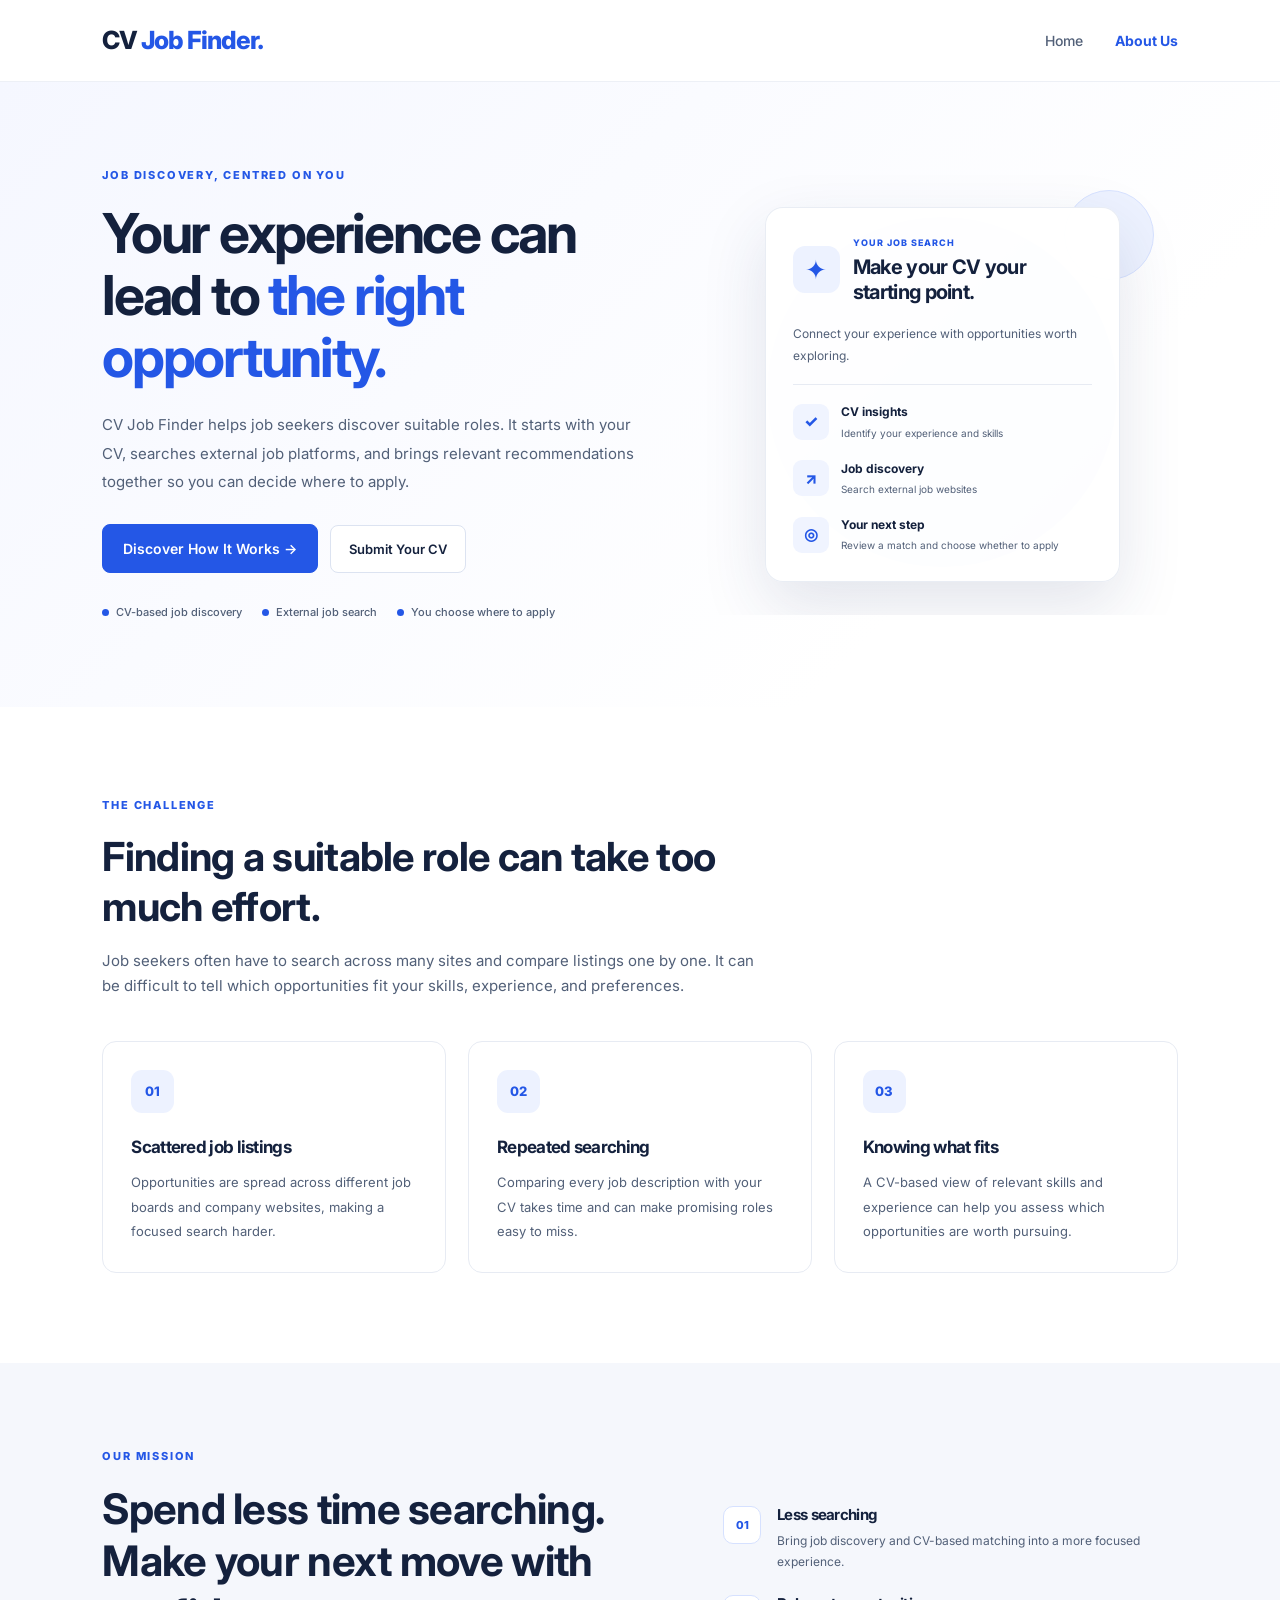
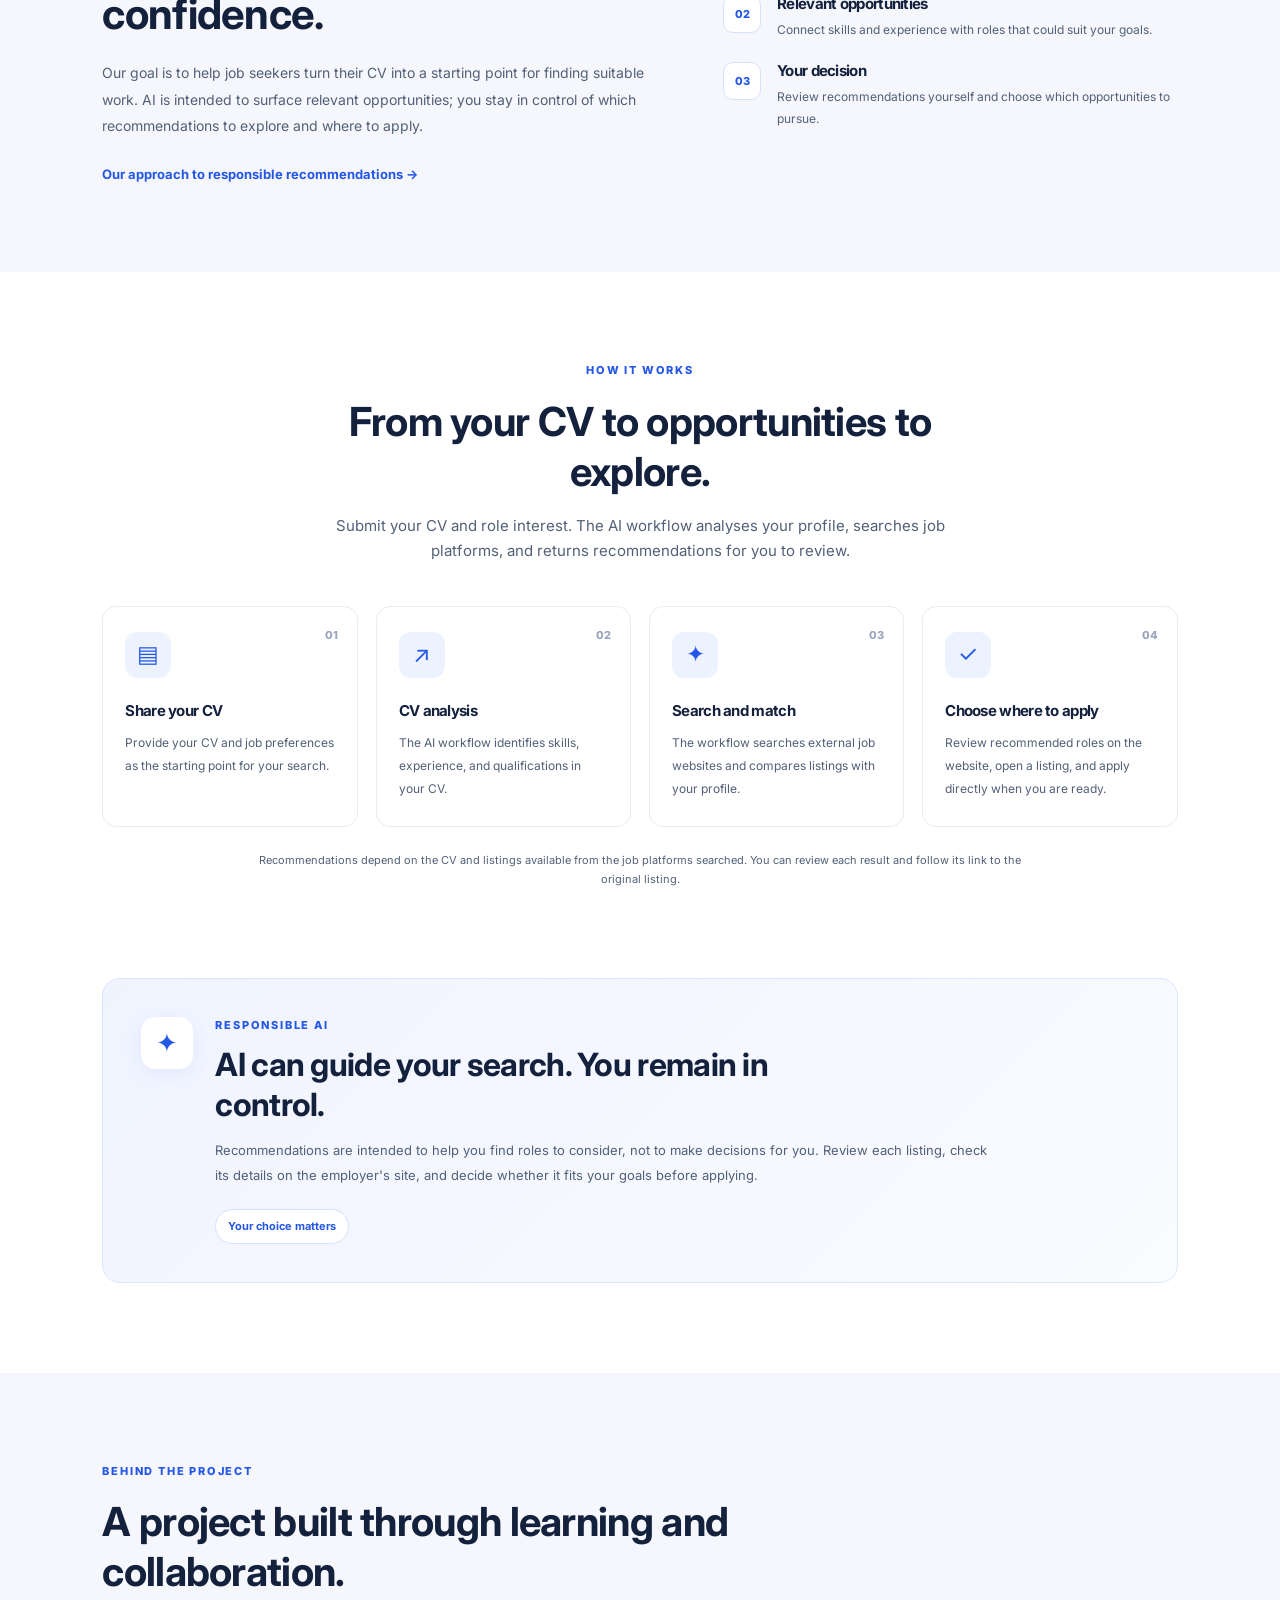
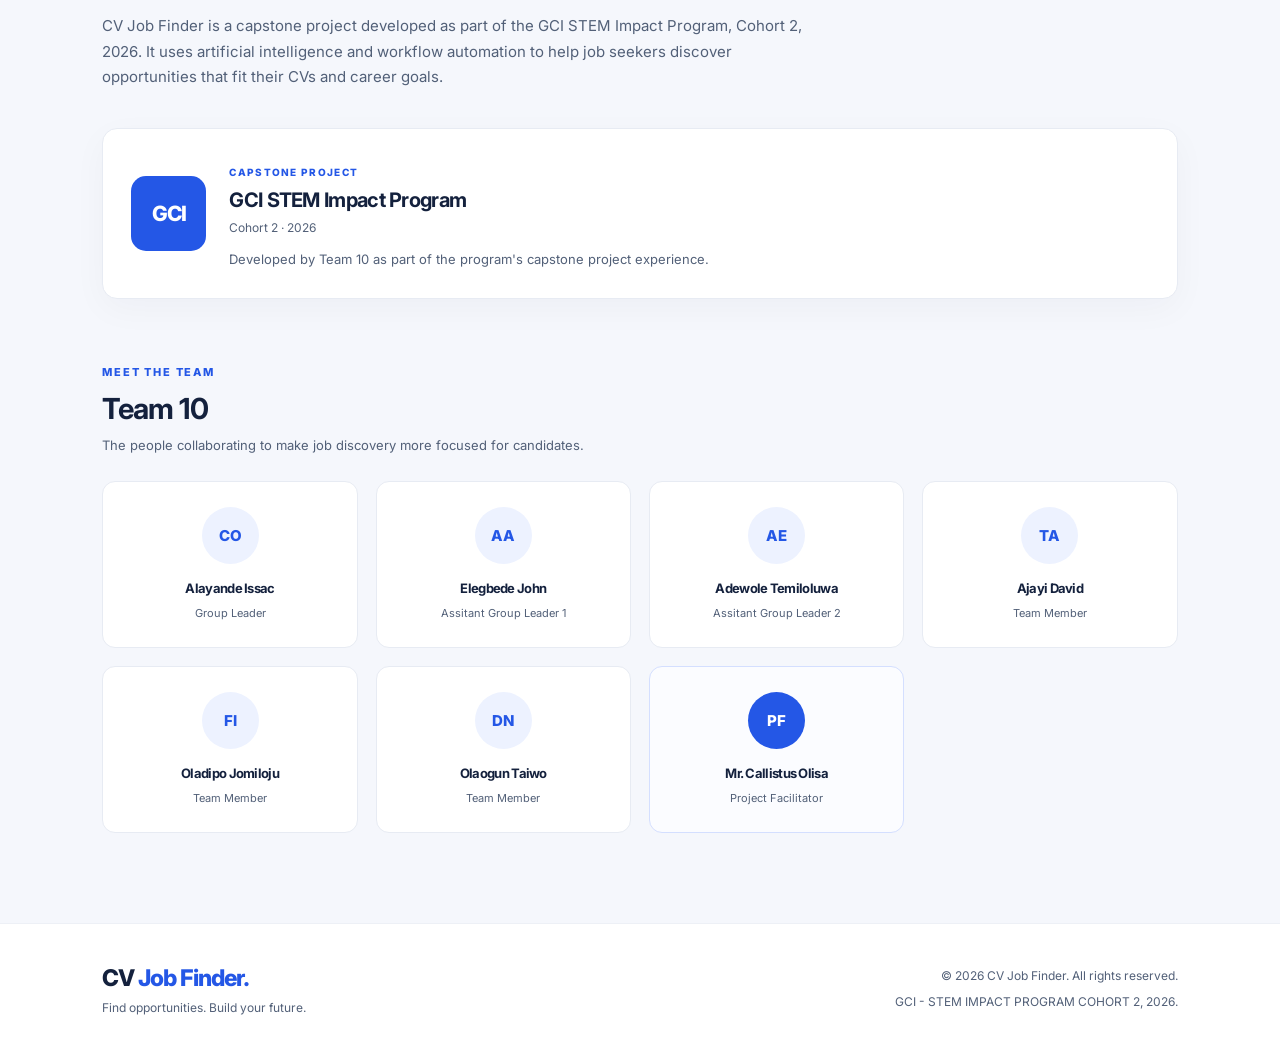
==== about.html @ e555c934 "Initial commit: AI CV Finder" ====
<!DOCTYPE html>
<html lang="en">
<head>
    <meta charset="UTF-8">
    <meta name="viewport" content="width=device-width, initial-scale=1.0">

    <meta name="description" content="Learn how CV Job Finder uses your CV to discover suitable job opportunities.">

    <meta name="theme-color" content="#2457e6">

    <title>About | CV Job Finder</title>

    <link rel="stylesheet" href="about.css">
</head>
<body>

    <!-- HEADER -->
    <header class="header" id="pageHeader">
        <a href="index.html" class="logo">
            CV <span>Job Finder.</span>
        </a>

        <nav class="navigation" id="navigation" aria-label="Main navigation">
            <a href="index.html">Home</a>
            <a href="about.html" class="active" aria-current="page">About Us</a>
        </nav>

        <!-- <a href="index.html#jobs" class="nav-button">Find a Job</a> -->

        <button
            type="button"
            class="menu-toggle"
            id="menuToggle"
            aria-label="Open navigation menu"
            aria-controls="navigation"
            aria-expanded="false">
            ☰
        </button>
    </header>

    <main>

        <!-- ABOUT HERO -->
        <section class="about-hero">
            <div class="hero-content">
                <p class="eyebrow">JOB DISCOVERY, CENTRED ON YOU</p>

                <h1>
                    Your experience can lead to
                    <span>the right opportunity.</span>
                </h1>

                <p class="hero-description">
                    CV Job Finder helps job seekers discover suitable roles.
                    It starts with your CV, searches external job platforms,
                    and brings relevant recommendations together so you can
                    decide where to apply.
                </p>

                <div class="hero-actions">
                    <a href="#how-it-works" class="primary-button">
                        Discover How It Works →
                    </a>

                    <a href="apply.html" class="secondary-button">
                        Submit Your CV
                    </a>
                </div>

                <div class="hero-points">
                    <span><i></i> CV-based job discovery</span>
                    <span><i></i> External job search</span>
                    <span><i></i> You choose where to apply</span>
                </div>
            </div>

            <!-- DECORATIVE JOB-SEEKER CARD -->
            <div class="hero-visual" aria-hidden="true">
                <div class="visual-orb orb-one"></div>
                <div class="visual-orb orb-two"></div>

                <div class="visual-card">
                    <div class="visual-card-top">
                        <div class="visual-icon">✦</div>

                        <div>
                            <span class="visual-label">YOUR JOB SEARCH</span>
                            <h2>Make your CV your starting point.</h2>
                        </div>
                    </div>

                    <p class="visual-description">
                        Connect your experience with opportunities worth exploring.
                    </p>

                    <div class="insight-row">
                        <span class="insight-icon">✓</span>
                        <div>
                            <strong>CV insights</strong>
                            <small>Identify your experience and skills</small>
                        </div>
                    </div>

                    <div class="insight-row">
                        <span class="insight-icon">↗</span>
                        <div>
                            <strong>Job discovery</strong>
                            <small>Search external job websites</small>
                        </div>
                    </div>

                    <div class="insight-row">
                        <span class="insight-icon">◎</span>
                        <div>
                            <strong>Your next step</strong>
                            <small>Review a match and choose whether to apply</small>
                        </div>
                    </div>
                </div>
            </div>
        </section>

        <!-- THE CHALLENGE -->
        <section class="challenge-section section-padding">
            <div class="section-intro">
                <p class="eyebrow">THE CHALLENGE</p>

                <h2>Finding a suitable role can take too much effort.</h2>

                <p>
                    Job seekers often have to search across many sites and
                    compare listings one by one. It can be difficult to tell
                    which opportunities fit your skills, experience, and
                    preferences.
                </p>
            </div>

            <div class="challenge-grid">
                <article class="challenge-card">
                    <div class="feature-icon">01</div>

                    <h3>Scattered job listings</h3>

                    <p>
                        Opportunities are spread across different job boards
                        and company websites, making a focused search harder.
                    </p>
                </article>

                <article class="challenge-card">
                    <div class="feature-icon">02</div>

                    <h3>Repeated searching</h3>

                    <p>
                        Comparing every job description with your CV takes
                        time and can make promising roles easy to miss.
                    </p>
                </article>

                <article class="challenge-card">
                    <div class="feature-icon">03</div>

                    <h3>Knowing what fits</h3>

                    <p>
                        A CV-based view of relevant skills and experience can
                        help you assess which opportunities are worth pursuing.
                    </p>
                </article>
            </div>
        </section>

        <!-- MISSION -->
        <section class="mission-section">
            <div class="mission-content">
                <p class="eyebrow">OUR MISSION</p>

                <h2>
                    Spend less time searching.
                    Make your next move with confidence.
                </h2>

                <p>
                    Our goal is to help job seekers turn their CV into a
                    starting point for finding suitable work. AI is intended
                    to surface relevant opportunities; you stay in control
                    of which recommendations to explore and where to apply.
                </p>

                <a href="#responsible-ai" class="mission-link">
                    Our approach to responsible recommendations →
                </a>
            </div>

            <div class="mission-points">
                <div class="mission-point">
                    <span class="point-number">01</span>
                    <div>
                        <h3>Less searching</h3>
                        <p>
                            Bring job discovery and CV-based matching into a
                            more focused experience.
                        </p>
                    </div>
                </div>

                <div class="mission-point">
                    <span class="point-number">02</span>
                    <div>
                        <h3>Relevant opportunities</h3>
                        <p>
                            Connect skills and experience with roles that
                            could suit your goals.
                        </p>
                    </div>
                </div>

                <div class="mission-point">
                    <span class="point-number">03</span>
                    <div>
                        <h3>Your decision</h3>
                        <p>
                            Review recommendations yourself and choose which
                            opportunities to pursue.
                        </p>
                    </div>
                </div>
            </div>
        </section>

        <!-- HOW IT WORKS -->
        <section class="workflow-section section-padding" id="how-it-works">
            <div class="section-intro centered-intro">
                <p class="eyebrow">HOW IT WORKS</p>

                <h2>From your CV to opportunities to explore.</h2>

                <p>
                    Submit your CV and role interest. The AI workflow analyses
                    your profile, searches job platforms, and returns
                    recommendations for you to review.
                </p>
            </div>

            <div class="workflow-grid">
                <article class="workflow-card">
                    <span class="step-number">01</span>

                    <div class="workflow-icon">▤</div>

                    <h3>Share your CV</h3>

                    <p>
                        Provide your CV and job preferences as the starting
                        point for your search.
                    </p>
                </article>

                <article class="workflow-card">
                    <span class="step-number">02</span>

                    <div class="workflow-icon">↗</div>

                    <h3>CV analysis</h3>

                    <p>
                        The AI workflow identifies skills, experience, and
                        qualifications in your CV.
                    </p>
                </article>

                <article class="workflow-card">
                    <span class="step-number">03</span>

                    <div class="workflow-icon">✦</div>

                    <h3>Search and match</h3>

                    <p>
                        The workflow searches external job websites and
                        compares listings with your profile.
                    </p>
                </article>

                <article class="workflow-card">
                    <span class="step-number">04</span>

                    <div class="workflow-icon">✓</div>

                    <h3>Choose where to apply</h3>

                    <p>
                        Review recommended roles on the website, open a
                        listing, and apply directly when you are ready.
                    </p>
                </article>
            </div>

            <p class="workflow-note">
                Recommendations depend on the CV and listings available from
                the job platforms searched. You can review each result and
                follow its link to the original listing.
            </p>
        </section>

        <!-- RESPONSIBLE AI -->
        <section class="responsible-section" id="responsible-ai">
            <div class="responsible-icon" aria-hidden="true">✦</div>

            <div class="responsible-content">
                <p class="eyebrow">RESPONSIBLE AI</p>

                <h2>AI can guide your search. You remain in control.</h2>

                <p>
                    Recommendations are intended to help you find roles to
                    consider, not to make decisions for you. Review each
                    listing, check its details on the employer's site, and
                    decide whether it fits your goals before applying.
                </p>
            </div>

            <div class="responsible-tag">
                Your choice matters
            </div>
        </section>

        <!-- PROJECT AND TEAM ACKNOWLEDGEMENT -->
        <section class="project-section section-padding" id="project-team">
            <div class="project-intro">
                <p class="eyebrow">BEHIND THE PROJECT</p>

                <h2>A project built through learning and collaboration.</h2>

                <p>
                    CV Job Finder is a capstone project developed as part of
                    the GCI STEM Impact Program, Cohort 2, 2026. It uses
                    artificial intelligence and workflow automation to help
                    job seekers discover opportunities that fit their CVs
                    and career goals.
                </p>
            </div>

            <div class="program-card">
                <div class="program-mark">GCI</div>

                <div>
                    <span class="program-label">CAPSTONE PROJECT</span>

                    <h3>GCI STEM Impact Program</h3>

                    <p>
                        Cohort 2 · 2026
                    </p>

                    <p class="program-description">
                        Developed by Team 10 as part of the program's
                        capstone project experience.
                    </p>
                </div>
            </div>

            <div class="team-heading">
                <div>
                    <p class="eyebrow">MEET THE TEAM</p>

                    <h3>Team 10</h3>

                    <p>
                        The people collaborating to make job discovery more
                        focused for candidates.
                    </p>
                </div>
            </div>

            <!-- Replace the sample names before publishing -->
            <div class="team-grid">
                <article class="team-card">
                    <div class="team-avatar" aria-hidden="true">CO</div>
                    <h4>Alayande Issac</h4>
                    <p>Group Leader</p>
                </article>

                <article class="team-card">
                    <div class="team-avatar" aria-hidden="true">AA</div>
                    <h4>Elegbede John</h4>
                    <p>Assitant Group Leader 1</p>
                </article>

                <article class="team-card">
                    <div class="team-avatar" aria-hidden="true">AE</div>
                    <h4>Adewole Temiloluwa</h4>
                    <p>Assitant Group Leader 2</p>
                </article>

                <article class="team-card">
                    <div class="team-avatar" aria-hidden="true">TA</div>
                    <h4>Ajayi David</h4>
                    <p>Team Member</p>
                </article>

                <article class="team-card">
                    <div class="team-avatar" aria-hidden="true">FI</div>
                    <h4>Oladipo Jomiloju</h4>
                    <p>Team Member</p>
                </article>

                <article class="team-card">
                    <div class="team-avatar" aria-hidden="true">DN</div>
                    <h4>Olaogun Taiwo</h4>
                    <p>Team Member</p>
                </article>

                <article class="team-card facilitator-card">
                    <div class="team-avatar" aria-hidden="true">PF</div>
                    <h4>Mr. Callistus Olisa</h4>
                    <p>Project Facilitator</p>
                </article>
            </div>
        </section>

    </main>

    <!-- FOOTER -->
    <footer class="footer">
        <div class="footer-brand">
            <a href="index.html" class="logo">
                CV <span>Job Finder.</span>
            </a>

            <p>Find opportunities. Build your future.</p>
        </div>

        <div class="footer-bottom">
            <p>
                © <span id="copyrightYear">2026</span>
                CV Job Finder. All rights reserved.
            </p>

            <p class="program-credit">
                GCI - STEM IMPACT PROGRAM COHORT 2, 2026.
            </p>
        </div>
    </footer>

    <!-- PAGE INTERACTIONS -->
    <script src="script.js"></script>

</body>
</html>
---- about.css ----
@import url('https://fonts.googleapis.com/css2?family=Inter:wght@400;500;600;700;800&display=swap');

:root {
    --primary: #2457e6;
    --primary-dark: #1945c4;
    --dark: #14213d;
    --text: #526078;
    --light: #f5f7fc;
    --white: #ffffff;
    --border: #e7ebf3;
    --soft-blue: #edf2ff;
    --shadow: 0 18px 50px rgba(20, 33, 61, 0.08);
}

* {
    margin: 0;
    padding: 0;
    box-sizing: border-box;
}

html {
    scroll-behavior: smooth;
    scroll-padding-top: 100px;
    max-width: 100%;
}

body {
    font-family: 'Inter', sans-serif;
    color: var(--dark);
    background: var(--white);
    line-height: 1.7;
    max-width: 100%;
    overflow-x: clip;
}

a {
    text-decoration: none;
    color: inherit;
}

button,
a {
    -webkit-tap-highlight-color: transparent;
}

button {
    font: inherit;
}

section {
    scroll-margin-top: 95px;
}

h1,
h2,
h3,
h4 {
    line-height: 1.25;
    letter-spacing: -0.7px;
}

p {
    overflow-wrap: anywhere;
}

:focus-visible {
    outline: 3px solid #8aa8ff;
    outline-offset: 4px;
}

/* ==========================================
   HEADER AND NAVIGATION
========================================== */

.header {
    min-height: 82px;
    padding: 18px 8%;
    display: flex;
    align-items: center;
    justify-content: space-between;
    gap: 25px;
    background: var(--white);
    border-bottom: 1px solid #edf0f6;
    position: sticky;
    top: 0;
    z-index: 100;
}

.logo {
    font-size: 25px;
    font-weight: 800;
    letter-spacing: -1px;
    white-space: nowrap;
}

.logo span {
    color: var(--primary);
}

.navigation {
    display: flex;
    align-items: center;
    gap: 32px;
}

.navigation a {
    color: var(--text);
    font-size: 14px;
    font-weight: 500;
    transition: color 0.2s ease;
}

.navigation a:hover,
.navigation a.active {
    color: var(--primary);
}

.navigation a.active {
    font-weight: 700;
}

.nav-button,
.primary-button {
    display: inline-flex;
    align-items: center;
    justify-content: center;
    gap: 8px;
    background: var(--primary);
    color: var(--white);
    padding: 12px 20px;
    border: 1px solid var(--primary);
    border-radius: 8px;
    font-size: 14px;
    font-weight: 600;
    text-align: center;
    transition: background 0.2s ease, transform 0.2s ease;
}

.nav-button:hover,
.primary-button:hover {
    background: var(--primary-dark);
    transform: translateY(-1px);
}

.menu-toggle {
    display: none;
    width: 40px;
    height: 40px;
    border: 0;
    border-radius: 8px;
    background: var(--light);
    color: var(--dark);
    font-size: 23px;
    line-height: 1;
    cursor: pointer;
}

/* ==========================================
   SHARED STYLES
========================================== */

.eyebrow {
    color: var(--primary);
    font-size: 11px;
    font-weight: 800;
    letter-spacing: 1.8px;
    line-height: 1.6;
    margin-bottom: 17px;
}

.section-padding {
    padding: 90px 8%;
}

.section-intro {
    max-width: 660px;
    margin-bottom: 42px;
}

.section-intro h2,
.project-intro h2 {
    font-size: clamp(29px, 3.2vw, 40px);
    margin-bottom: 16px;
}

.section-intro > p:last-child,
.project-intro > p:last-child {
    color: var(--text);
    font-size: 15px;
}

.centered-intro {
    margin-left: auto;
    margin-right: auto;
    text-align: center;
}

/* ==========================================
   ABOUT HERO
========================================== */

.about-hero {
    padding: 85px 8%;
    display: grid;
    grid-template-columns: minmax(0, 1.08fr) minmax(0, 0.92fr);
    align-items: center;
    gap: 55px;
    background: linear-gradient(135deg, #f5f7ff 0%, #ffffff 75%);
    overflow: hidden;
}

.hero-content,
.hero-visual {
    min-width: 0;
}

.hero-content h1 {
    max-width: 650px;
    font-size: clamp(39px, 4.3vw, 57px);
    line-height: 1.13;
    letter-spacing: -2.3px;
}

.hero-content h1 span {
    color: var(--primary);
}

.hero-description {
    max-width: 570px;
    color: var(--text);
    font-size: 15px;
    line-height: 1.9;
    margin: 23px 0 27px;
}

.hero-actions {
    display: flex;
    align-items: center;
    flex-wrap: wrap;
    gap: 12px;
}

.secondary-button {
    display: inline-flex;
    align-items: center;
    justify-content: center;
    padding: 12px 18px;
    border: 1px solid #dce3f1;
    border-radius: 8px;
    color: var(--dark);
    background: var(--white);
    font-size: 13px;
    font-weight: 600;
    text-align: center;
    transition: border-color 0.2s ease, color 0.2s ease;
}

.secondary-button:hover {
    border-color: var(--primary);
    color: var(--primary);
}

.hero-points {
    display: flex;
    flex-wrap: wrap;
    gap: 12px 20px;
    margin-top: 30px;
}

.hero-points span {
    display: flex;
    align-items: center;
    gap: 7px;
    color: var(--text);
    font-size: 11px;
    font-weight: 500;
}

.hero-points i {
    width: 7px;
    height: 7px;
    flex-shrink: 0;
    border-radius: 50%;
    background: var(--primary);
}

/* ==========================================
   HERO VISUAL
========================================== */

.hero-visual {
    min-height: 440px;
    position: relative;
    display: flex;
    align-items: center;
    justify-content: center;
    isolation: isolate;
}

.visual-orb {
    position: absolute;
    border-radius: 50%;
    z-index: -1;
}

.orb-one {
    width: 350px;
    height: 350px;
    background: linear-gradient(135deg, #dce6ff, #a9c0ff);
    top: 42px;
    left: 50%;
    transform: translateX(-50%);
}

.orb-two {
    width: 90px;
    height: 90px;
    background: #edf2ff;
    border: 1px solid #d7e2ff;
    right: 5%;
    top: 15px;
}

.visual-card {
    width: min(355px, 88%);
    padding: 27px;
    border: 1px solid rgba(231, 235, 243, 0.9);
    border-radius: 18px;
    background: rgba(255, 255, 255, 0.97);
    box-shadow: 0 25px 65px rgba(36, 57, 112, 0.13);
    position: relative;
    z-index: 1;
}

.visual-card-top {
    display: flex;
    align-items: center;
    gap: 13px;
    margin-bottom: 18px;
}

.visual-icon {
    width: 47px;
    height: 47px;
    display: grid;
    place-items: center;
    flex-shrink: 0;
    border-radius: 12px;
    background: var(--soft-blue);
    color: var(--primary);
    font-size: 26px;
}

.visual-label {
    display: block;
    color: var(--primary);
    font-size: 9px;
    font-weight: 800;
    letter-spacing: 1px;
    margin-bottom: 5px;
}

.visual-card h2 {
    font-size: 20px;
}

.visual-description {
    color: var(--text);
    font-size: 12px;
    line-height: 1.8;
    padding-bottom: 18px;
    border-bottom: 1px solid var(--border);
}

.insight-row {
    display: flex;
    align-items: center;
    gap: 12px;
    margin-top: 17px;
}

.insight-icon {
    width: 36px;
    height: 36px;
    display: grid;
    place-items: center;
    flex-shrink: 0;
    border-radius: 9px;
    color: var(--primary);
    background: #f0f4ff;
    font-weight: 800;
}

.insight-row strong,
.insight-row small {
    display: block;
}

.insight-row strong {
    font-size: 12px;
}

.insight-row small {
    color: var(--text);
    font-size: 10px;
    margin-top: 2px;
}

.human-review {
    display: flex;
    align-items: center;
    gap: 8px;
    margin-top: 22px;
    padding: 10px 12px;
    border-radius: 8px;
    background: #f0f9f4;
    color: #286847;
    font-size: 10px;
    font-weight: 600;
}

.human-review span {
    font-size: 9px;
}

.floating-note {
    position: absolute;
    z-index: 2;
    bottom: 28px;
    right: -4px;
    display: flex;
    align-items: center;
    gap: 10px;
    padding: 13px 16px;
    border: 1px solid var(--border);
    border-radius: 12px;
    background: var(--white);
    box-shadow: var(--shadow);
}

.floating-check {
    width: 32px;
    height: 32px;
    display: grid;
    place-items: center;
    border-radius: 50%;
    background: #e1f8eb;
    color: #138749;
    font-weight: 800;
}

.floating-note strong,
.floating-note small {
    display: block;
}

.floating-note strong {
    font-size: 11px;
}

.floating-note small {
    font-size: 10px;
    color: var(--text);
}

/* ==========================================
   THE CHALLENGE
========================================== */

.challenge-section {
    background: var(--white);
}

.challenge-grid {
    display: grid;
    grid-template-columns: repeat(3, minmax(0, 1fr));
    gap: 22px;
}

.challenge-card {
    min-width: 0;
    padding: 28px;
    border: 1px solid var(--border);
    border-radius: 14px;
    background: var(--white);
    transition: transform 0.25s ease, box-shadow 0.25s ease;
}

.challenge-card:hover {
    transform: translateY(-4px);
    box-shadow: var(--shadow);
}

.feature-icon {
    width: 43px;
    height: 43px;
    display: grid;
    place-items: center;
    border-radius: 11px;
    background: var(--soft-blue);
    color: var(--primary);
    font-size: 13px;
    font-weight: 800;
    margin-bottom: 24px;
}

.challenge-card h3 {
    font-size: 17px;
    margin-bottom: 12px;
}

.challenge-card p {
    color: var(--text);
    font-size: 13px;
    line-height: 1.9;
}

/* ==========================================
   MISSION
========================================== */

.mission-section {
    padding: 85px 8%;
    display: grid;
    grid-template-columns: minmax(0, 1.1fr) minmax(0, 0.9fr);
    align-items: center;
    gap: 65px;
    background: #f5f7fc;
}

.mission-content h2 {
    max-width: 650px;
    font-size: clamp(30px, 3.4vw, 42px);
    margin-bottom: 20px;
}

.mission-content > p:not(.eyebrow) {
    max-width: 600px;
    color: var(--text);
    font-size: 14px;
    line-height: 1.9;
}

.mission-link {
    display: inline-block;
    margin-top: 23px;
    color: var(--primary);
    font-size: 13px;
    font-weight: 700;
}

.mission-link:hover {
    color: var(--primary-dark);
}

.mission-points {
    display: flex;
    flex-direction: column;
    gap: 22px;
}

.mission-point {
    display: flex;
    align-items: flex-start;
    gap: 16px;
}

.point-number {
    width: 38px;
    height: 38px;
    display: grid;
    place-items: center;
    flex-shrink: 0;
    border: 1px solid #d6e1ff;
    border-radius: 10px;
    background: var(--white);
    color: var(--primary);
    font-size: 11px;
    font-weight: 800;
}

.mission-point h3 {
    font-size: 15px;
    margin-bottom: 5px;
}

.mission-point p {
    color: var(--text);
    font-size: 12px;
    line-height: 1.8;
}

/* ==========================================
   WORKFLOW
========================================== */

.workflow-section {
    background: var(--white);
}

.workflow-grid {
    display: grid;
    grid-template-columns: repeat(4, minmax(0, 1fr));
    gap: 18px;
}

.workflow-card {
    position: relative;
    min-width: 0;
    padding: 25px 22px;
    border: 1px solid var(--border);
    border-radius: 14px;
    background: var(--white);
    transition: border-color 0.2s ease, transform 0.2s ease;
}

.workflow-card:hover {
    border-color: #c5d3ff;
    transform: translateY(-3px);
}

.step-number {
    position: absolute;
    top: 19px;
    right: 19px;
    color: #9aa6bd;
    font-size: 11px;
    font-weight: 800;
}

.workflow-icon {
    width: 46px;
    height: 46px;
    display: grid;
    place-items: center;
    border-radius: 12px;
    background: var(--soft-blue);
    color: var(--primary);
    font-size: 23px;
    margin-bottom: 24px;
}

.workflow-card h3 {
    font-size: 15px;
    margin-bottom: 12px;
}

.workflow-card p {
    color: var(--text);
    font-size: 12px;
    line-height: 1.9;
}

.workflow-note {
    max-width: 800px;
    margin: 24px auto 0;
    color: var(--text);
    font-size: 11px;
    text-align: center;
}

/* ==========================================
   RESPONSIBLE AI
========================================== */

.responsible-section {
    margin: 0 8% 90px;
    padding: 38px;
    display: grid;
    grid-template-columns: auto minmax(0, 1fr);
    align-items: start;
    gap: 22px;
    border: 1px solid #dce5ff;
    border-radius: 18px;
    background: linear-gradient(135deg, #f0f4ff, #fafbff);
}

.responsible-icon {
    width: 52px;
    height: 52px;
    display: grid;
    place-items: center;
    border-radius: 14px;
    background: var(--white);
    color: var(--primary);
    box-shadow: 0 5px 20px rgba(36, 87, 230, 0.08);
    font-size: 26px;
}

.responsible-content {
    min-width: 0;
}

.responsible-content .eyebrow {
    margin-bottom: 10px;
}

.responsible-content h2 {
    max-width: 650px;
    font-size: clamp(23px, 2.7vw, 32px);
    margin-bottom: 13px;
}

.responsible-content > p:last-child {
    max-width: 780px;
    color: var(--text);
    font-size: 13px;
    line-height: 1.9;
}

.responsible-tag {
    grid-column: 2;
    justify-self: start;
    padding: 7px 12px;
    border: 1px solid #d5e2ff;
    border-radius: 20px;
    background: var(--white);
    color: var(--primary);
    font-size: 11px;
    font-weight: 700;
}

/* ==========================================
   PROJECT AND TEAM
========================================== */

.project-section {
    background: var(--light);
}

.project-intro {
    max-width: 720px;
    margin-bottom: 38px;
}

.program-card {
    display: flex;
    align-items: center;
    gap: 23px;
    padding: 28px;
    border: 1px solid var(--border);
    border-radius: 15px;
    background: var(--white);
    box-shadow: 0 10px 35px rgba(20, 33, 61, 0.035);
}

.program-mark {
    width: 75px;
    height: 75px;
    display: grid;
    place-items: center;
    flex-shrink: 0;
    border-radius: 15px;
    background: var(--primary);
    color: var(--white);
    font-size: 21px;
    font-weight: 800;
    letter-spacing: -1px;
}

.program-label {
    display: inline-block;
    color: var(--primary);
    font-size: 10px;
    font-weight: 800;
    letter-spacing: 1.3px;
    margin-bottom: 7px;
}

.program-card h3 {
    font-size: 20px;
    margin-bottom: 5px;
}

.program-card p {
    color: var(--text);
    font-size: 12px;
}

.program-card .program-description {
    margin-top: 10px;
    font-size: 13px;
}

.team-heading {
    margin: 65px 0 25px;
}

.team-heading .eyebrow {
    margin-bottom: 9px;
}

.team-heading h3 {
    font-size: 29px;
    margin-bottom: 7px;
}

.team-heading p:last-child {
    color: var(--text);
    font-size: 13px;
}

.team-grid {
    display: grid;
    grid-template-columns: repeat(4, minmax(0, 1fr));
    gap: 18px;
}

.team-card {
    min-width: 0;
    padding: 25px 16px;
    border: 1px solid var(--border);
    border-radius: 13px;
    background: var(--white);
    text-align: center;
    transition: transform 0.2s ease, box-shadow 0.2s ease;
}

.team-card:hover {
    transform: translateY(-3px);
    box-shadow: var(--shadow);
}

.team-avatar {
    width: 57px;
    height: 57px;
    display: grid;
    place-items: center;
    margin: 0 auto 16px;
    border-radius: 50%;
    background: var(--soft-blue);
    color: var(--primary);
    font-size: 15px;
    font-weight: 800;
}

.team-card h4 {
    font-size: 13px;
    margin-bottom: 7px;
    overflow-wrap: anywhere;
}

.team-card > p {
    color: var(--text);
    font-size: 11px;
}

.facilitator-card {
    border-color: #d4dfff;
    background: #fbfcff;
}

.facilitator-card .team-avatar {
    background: var(--primary);
    color: var(--white);
}

.team-disclaimer {
    margin-top: 18px;
    color: var(--text);
    font-size: 11px;
}

/* ==========================================
   CLOSING CALL TO ACTION
========================================== */

.closing-section {
    padding: 80px 8%;
    text-align: center;
    background: var(--white);
}

.closing-section h2 {
    font-size: clamp(28px, 3.5vw, 40px);
    margin-bottom: 13px;
}

.closing-section > p:not(.eyebrow) {
    max-width: 550px;
    margin: 0 auto 25px;
    color: var(--text);
    font-size: 14px;
}

.closing-section .primary-button {
    max-width: 100%;
}

/* ==========================================
   FOOTER
========================================== */

.footer {
    padding: 35px 8%;
    display: flex;
    justify-content: space-between;
    align-items: center;
    flex-wrap: wrap;
    gap: 20px;
    border-top: 1px solid #edf0f6;
    background: var(--white);
}

.footer-brand,
.footer-bottom {
    min-width: 0;
}

.footer-brand .logo {
    display: inline-block;
    font-size: 23px;
}

.footer-brand > p,
.footer-bottom p {
    color: var(--text);
    font-size: 12px;
    overflow-wrap: anywhere;
}

.footer-bottom {
    display: flex;
    flex-direction: column;
    align-items: flex-end;
    gap: 5px;
}

/* ==========================================
   TABLETS AND SMALL LAPTOPS
========================================== */

@media (max-width: 1100px) {
    .header {
        padding-left: 5%;
        padding-right: 5%;
        gap: 17px;
    }

    .logo {
        font-size: 22px;
    }

    .navigation {
        gap: 20px;
    }

    .about-hero {
        padding-left: 6%;
        padding-right: 6%;
        gap: 30px;
    }

    .hero-content h1 {
        font-size: clamp(36px, 4.4vw, 49px);
    }

    .section-padding,
    .mission-section {
        padding-left: 6%;
        padding-right: 6%;
    }

    .workflow-grid {
        grid-template-columns: repeat(2, minmax(0, 1fr));
    }

    .team-grid {
        grid-template-columns: repeat(3, minmax(0, 1fr));
    }

    .responsible-section {
        margin-left: 6%;
        margin-right: 6%;
    }

    .footer {
        padding-left: 6%;
        padding-right: 6%;
    }
}

/* ==========================================
   TABLETS AND MOBILE NAVIGATION
========================================== */

@media (max-width: 800px) {
    .header {
        min-height: 76px;
        gap: 12px;
    }

    .header .logo {
        font-size: clamp(18px, 3vw, 23px);
        letter-spacing: -0.8px;
    }

    .navigation {
        gap: 14px;
    }

    .navigation a {
        font-size: 12px;
    }

    .nav-button {
        padding: 10px 13px;
        font-size: 12px;
    }

    .about-hero {
        grid-template-columns: minmax(0, 1fr);
        padding-top: 65px;
        padding-bottom: 55px;
    }

    .hero-content {
        max-width: 700px;
    }

    .hero-content h1 {
        max-width: 650px;
        font-size: clamp(38px, 6vw, 54px);
    }

    .hero-visual {
        width: 100%;
        max-width: 520px;
        min-height: 430px;
        margin: 0 auto;
    }

    .mission-section {
        grid-template-columns: minmax(0, 1fr);
        gap: 40px;
    }

    .challenge-grid {
        grid-template-columns: repeat(2, minmax(0, 1fr));
    }

    .footer {
        align-items: flex-start;
    }

    .footer-bottom {
        align-items: flex-start;
    }
}

/* ==========================================
   MOBILE PHONES
========================================== */

@media (max-width: 600px) {
    html {
        scroll-padding-top: 80px;
    }

    section {
        scroll-margin-top: 80px;
    }

    .header {
        padding: 14px 5%;
        min-height: 72px;
        gap: 10px;
    }

    .header .logo {
        min-width: 0;
        max-width: calc(100% - 50px);
        white-space: normal;
        overflow-wrap: anywhere;
        font-size: clamp(17px, 4.4vw, 21px);
        line-height: 1.25;
    }

    .nav-button {
        display: none;
    }

    .menu-toggle {
        display: block;
        flex-shrink: 0;
    }

    .navigation {
        display: none;
        position: absolute;
        top: 100%;
        left: 0;
        right: 0;
        width: 100%;
        padding: 18px 6% 22px;
        flex-direction: column;
        align-items: stretch;
        gap: 7px;
        background: var(--white);
        border-bottom: 1px solid var(--border);
        box-shadow: 0 14px 25px rgba(20, 33, 61, 0.08);
    }

    .navigation.active {
        display: flex;
    }

    .navigation a {
        display: block;
        padding: 9px 0;
        font-size: 14px;
    }

    .about-hero {
        padding: 48px 6% 35px;
        gap: 20px;
    }

    .eyebrow {
        font-size: 10px;
        letter-spacing: 1.5px;
        margin-bottom: 13px;
    }

    .hero-content h1 {
        font-size: clamp(33px, 8.5vw, 45px);
        letter-spacing: -1.5px;
        line-height: 1.16;
    }

    .hero-description {
        font-size: 14px;
        line-height: 1.85;
        margin: 18px 0 23px;
    }

    .hero-actions {
        align-items: stretch;
        flex-direction: column;
    }

    .hero-actions a {
        width: 100%;
        padding: 12px 15px;
        white-space: normal;
    }

    .hero-points {
        gap: 10px 14px;
        margin-top: 22px;
    }

    .hero-points span {
        font-size: 10px;
    }

    .hero-visual {
        min-height: 385px;
        overflow: hidden;
    }

    .orb-one {
        width: min(310px, 82vw);
        height: min(310px, 82vw);
        top: 25px;
    }

    .orb-two {
        width: 55px;
        height: 55px;
        right: 2%;
        top: 10px;
    }

    .visual-card {
        width: min(340px, 88%);
        padding: 21px;
    }

    .visual-card h2 {
        font-size: 19px;
    }

    .visual-description {
        font-size: 11px;
    }

    .insight-row {
        gap: 9px;
        margin-top: 14px;
    }

    .insight-row strong {
        font-size: 11px;
    }

    .insight-row small {
        font-size: 9px;
    }

    .human-review {
        font-size: 9px;
    }

    .floating-note {
        right: 0;
        bottom: 4px;
        padding: 10px 12px;
    }

    .section-padding {
        padding: 58px 6%;
    }

    .section-intro {
        margin-bottom: 30px;
    }

    .section-intro h2,
    .project-intro h2 {
        font-size: clamp(27px, 7vw, 32px);
    }

    .section-intro > p:last-child,
    .project-intro > p:last-child {
        font-size: 13px;
    }

    .challenge-grid {
        grid-template-columns: minmax(0, 1fr);
        gap: 15px;
    }

    .challenge-card {
        padding: 23px;
    }

    .feature-icon {
        margin-bottom: 17px;
    }

    .mission-section {
        padding: 58px 6%;
        gap: 30px;
    }

    .mission-content h2 {
        font-size: clamp(28px, 7vw, 34px);
    }

    .mission-content > p:not(.eyebrow) {
        font-size: 13px;
    }

    .mission-points {
        gap: 20px;
    }

    .workflow-grid {
        grid-template-columns: minmax(0, 1fr);
        gap: 14px;
    }

    .workflow-card {
        padding: 24px;
    }

    .workflow-card p {
        font-size: 13px;
    }

    .responsible-section {
        margin: 0 6% 58px;
        padding: 24px 20px;
        grid-template-columns: minmax(0, 1fr);
        gap: 15px;
    }

    .responsible-icon {
        width: 44px;
        height: 44px;
        font-size: 22px;
    }

    .responsible-content h2 {
        font-size: 26px;
    }

    .responsible-content > p:last-child {
        font-size: 12px;
    }

    .responsible-tag {
        grid-column: 1;
    }

    .program-card {
        padding: 22px;
        gap: 15px;
        align-items: flex-start;
    }

    .program-mark {
        width: 54px;
        height: 54px;
        font-size: 17px;
        border-radius: 11px;
    }

    .program-card h3 {
        font-size: 17px;
    }

    .program-card .program-description {
        font-size: 12px;
    }

    .team-heading {
        margin-top: 48px;
    }

    .team-heading h3 {
        font-size: 26px;
    }

    .team-grid {
        grid-template-columns: repeat(2, minmax(0, 1fr));
        gap: 12px;
    }

    .team-card {
        padding: 20px 10px;
    }

    .team-avatar {
        width: 49px;
        height: 49px;
        margin-bottom: 12px;
    }

    .team-card h4 {
        font-size: 12px;
    }

    .team-card > p {
        font-size: 10px;
    }

    .team-disclaimer {
        line-height: 1.7;
    }

    .closing-section {
        padding: 58px 6%;
    }

    .closing-section h2 {
        font-size: 29px;
    }

    .closing-section > p:not(.eyebrow) {
        font-size: 13px;
    }

    .closing-section .primary-button {
        width: 100%;
        white-space: normal;
    }

    .footer {
        padding: 28px 6%;
        flex-direction: column;
        align-items: flex-start;
        gap: 14px;
    }

    .footer-brand,
    .footer-bottom {
        width: 100%;
        min-width: 0;
    }

    .footer-brand .logo {
        font-size: clamp(19px, 5vw, 23px);
        white-space: normal;
        overflow-wrap: anywhere;
    }

    .footer-brand > p,
    .footer-bottom p {
        font-size: 11px;
        line-height: 1.7;
    }

    .footer-bottom {
        align-items: flex-start;
        gap: 5px;
    }
}

/* ==========================================
   EXTRA-SMALL PHONES
========================================== */

@media (max-width: 360px) {
    .header {
        padding-left: 4%;
        padding-right: 4%;
        gap: 6px;
    }

    .header .logo {
        font-size: 16px;
        letter-spacing: -0.6px;
    }

    .menu-toggle {
        width: 35px;
        height: 35px;
    }

    .about-hero {
        padding-left: 5%;
        padding-right: 5%;
    }

    .hero-content h1 {
        font-size: 31px;
    }

    .hero-visual {
        min-height: 370px;
    }

    .visual-card {
        width: 91%;
        padding: 17px;
    }

    .visual-card h2 {
        font-size: 17px;
    }

    .floating-note {
        max-width: 90%;
    }

    .section-padding,
    .mission-section,
    .closing-section {
        padding-left: 5%;
        padding-right: 5%;
    }

    .responsible-section {
        margin-left: 5%;
        margin-right: 5%;
        padding: 19px;
    }

    .team-grid {
        gap: 9px;
    }

    .team-card {
        padding: 17px 8px;
    }

    .footer {
        padding-left: 5%;
        padding-right: 5%;
    }
}

/* Respect reduced-motion preferences */
@media (prefers-reduced-motion: reduce) {
    *,
    *::before,
    *::after {
        scroll-behavior: auto !important;
        animation-duration: 0.01ms !important;
        animation-iteration-count: 1 !important;
        transition-duration: 0.01ms !important;
    }
}


/* ==========================================
   HERO OVERLAP FIX — DESKTOP AND MOBILE
   Add this at the VERY BOTTOM of about.css
========================================== */

/* Desktop and normal screen sizes */
.about-hero {
    grid-template-columns: minmax(0, 1fr) minmax(0, 0.85fr);
    gap: clamp(25px, 4vw, 55px);
}

.hero-content {
    position: relative;
    z-index: 2;
    min-width: 0;
}

.hero-content h1 {
    overflow-wrap: break-word;
    hyphens: auto;
}

.hero-visual {
    width: 100%;
    min-width: 0;
    overflow: hidden;
}

.visual-card {
    max-width: calc(100% - 20px);
}

.floating-note {
    right: 5px;
    max-width: 75%;
}

/* Smaller laptops and tablets */
@media (max-width: 900px) {
    .about-hero {
        grid-template-columns: minmax(0, 1fr);
        gap: 25px;
    }

    .hero-content {
        width: 100%;
        max-width: 700px;
    }

    .hero-visual {
        width: 100%;
        max-width: 520px;
        margin: 0 auto;
        min-height: 420px;
        overflow: hidden;
    }

    .visual-card {
        width: min(355px, 88%);
    }
}

/* Mobile phones */
@media (max-width: 600px) {
    .about-hero {
        display: flex;
        flex-direction: column;
        align-items: stretch;
        padding: 45px 6% 35px;
        gap: 10px;
        overflow: hidden;
    }

    .hero-content {
        width: 100%;
        max-width: 100%;
    }

    .hero-content h1 {
        font-size: clamp(30px, 8vw, 42px);
        line-height: 1.2;
        letter-spacing: -1px;
    }

    .hero-description {
        margin: 18px 0 22px;
    }

    .hero-actions {
        display: flex;
        flex-direction: column;
        align-items: stretch;
    }

    .hero-actions a {
        width: 100%;
        max-width: 100%;
    }

    .hero-points {
        gap: 10px 14px;
    }

    .hero-visual {
        flex: none;
        width: 100%;
        max-width: 100%;
        min-height: 390px;
        margin: 0 auto;
        overflow: hidden;
    }

    .orb-one {
        width: min(290px, 80vw);
        height: min(290px, 80vw);
        top: 30px;
    }

    .visual-card {
        position: relative;
        width: min(340px, 88%);
        max-width: 100%;
        padding: 20px;
        margin: 0 auto;
        z-index: 1;
    }

    .floating-note {
        right: 4px;
        bottom: 4px;
        max-width: 85%;
        padding: 10px 12px;
        z-index: 2;
    }
}

/* Very small phones */
@media (max-width: 360px) {
    .about-hero {
        padding-left: 5%;
        padding-right: 5%;
    }

    .hero-content h1 {
        font-size: 30px;
    }

    .hero-visual {
        min-height: 390px;
    }

    .visual-card {
        width: 92%;
        padding: 16px;
    }

    .visual-card h2 {
        font-size: 17px;
    }

    .floating-note {
        max-width: 90%;
    }
}
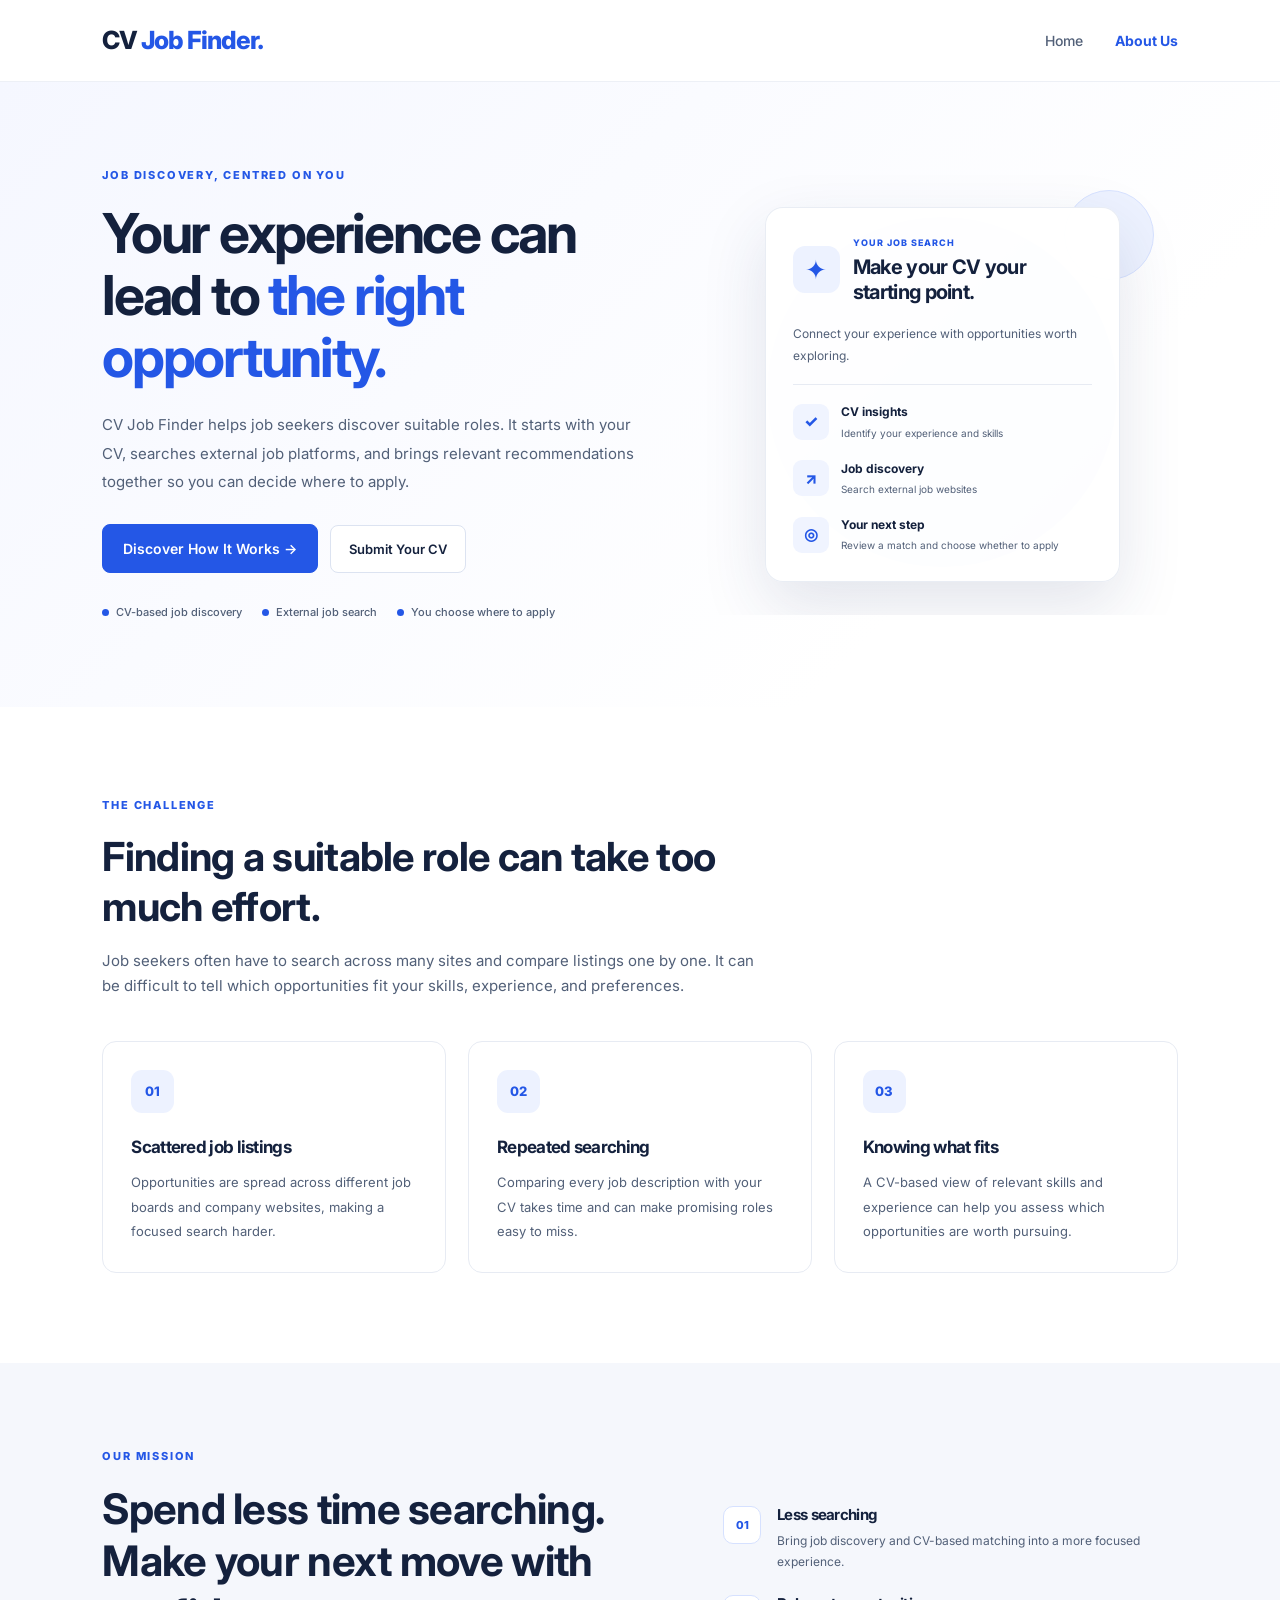
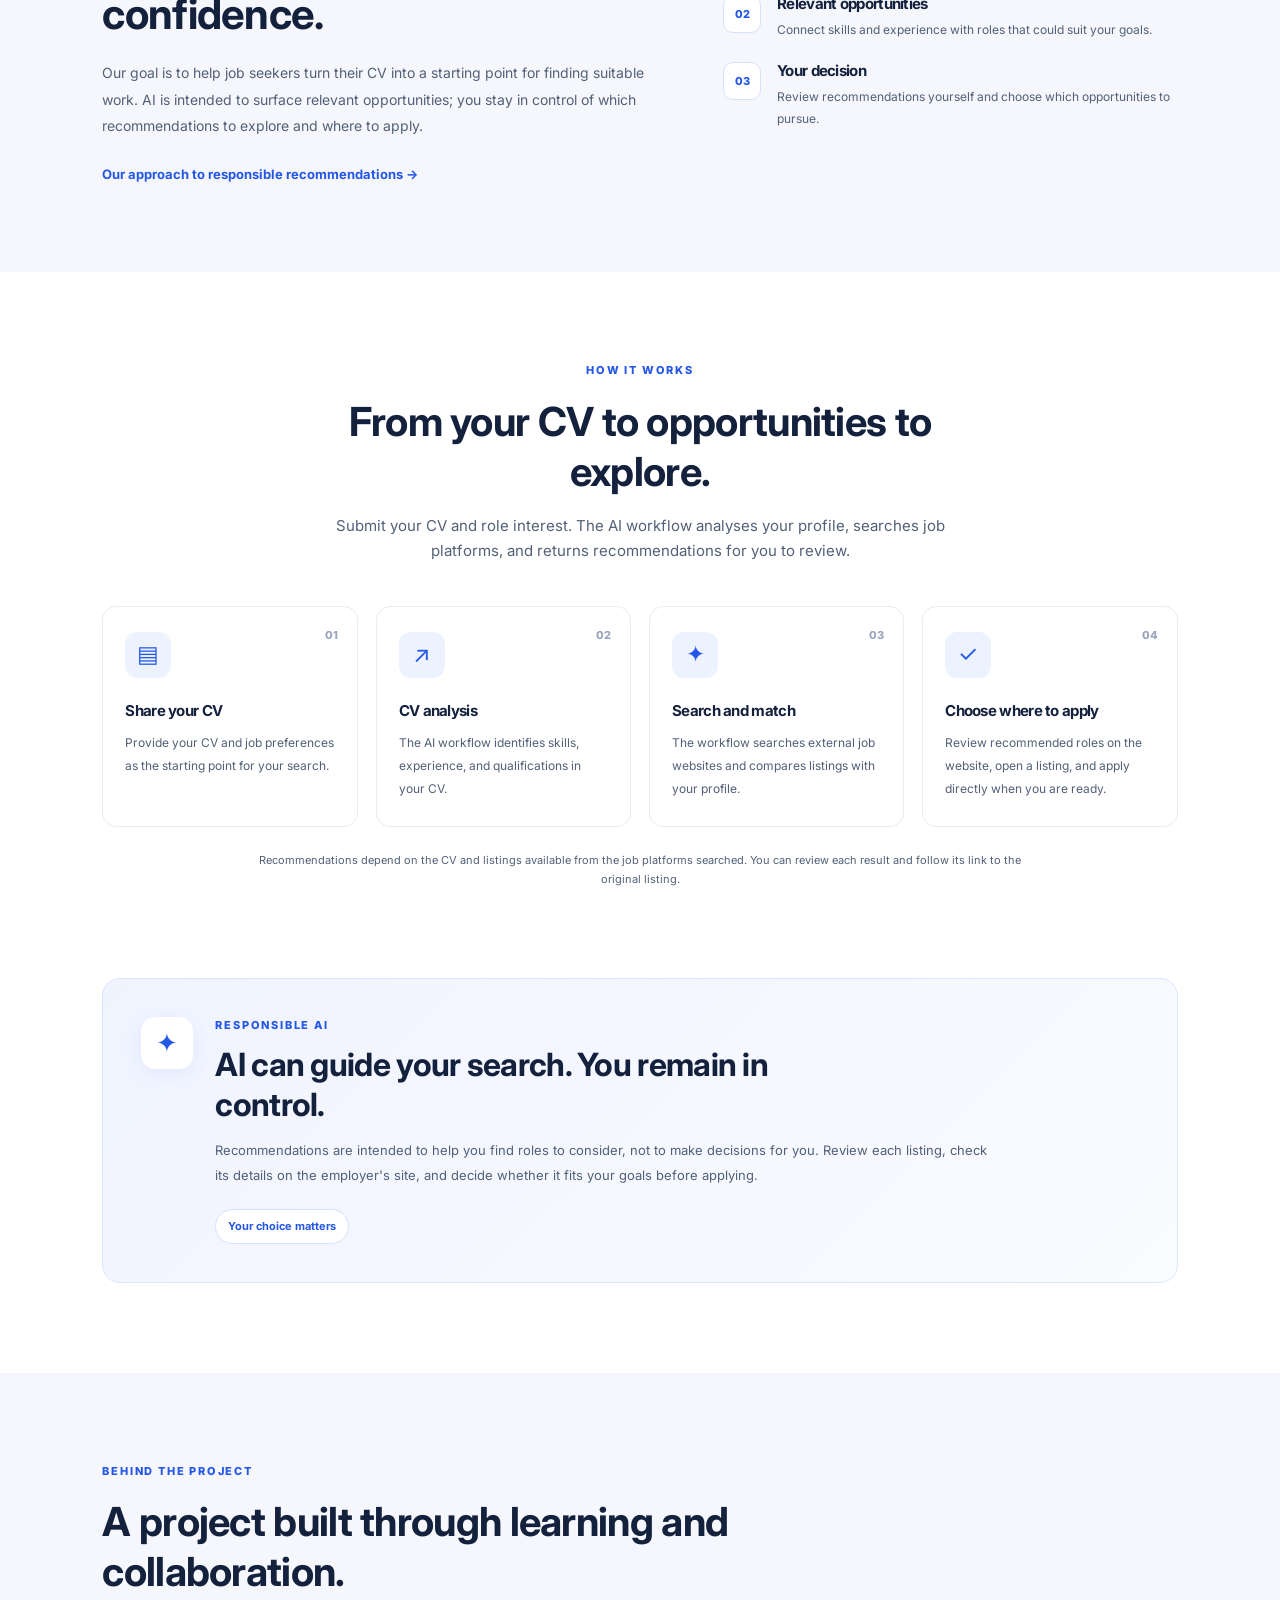
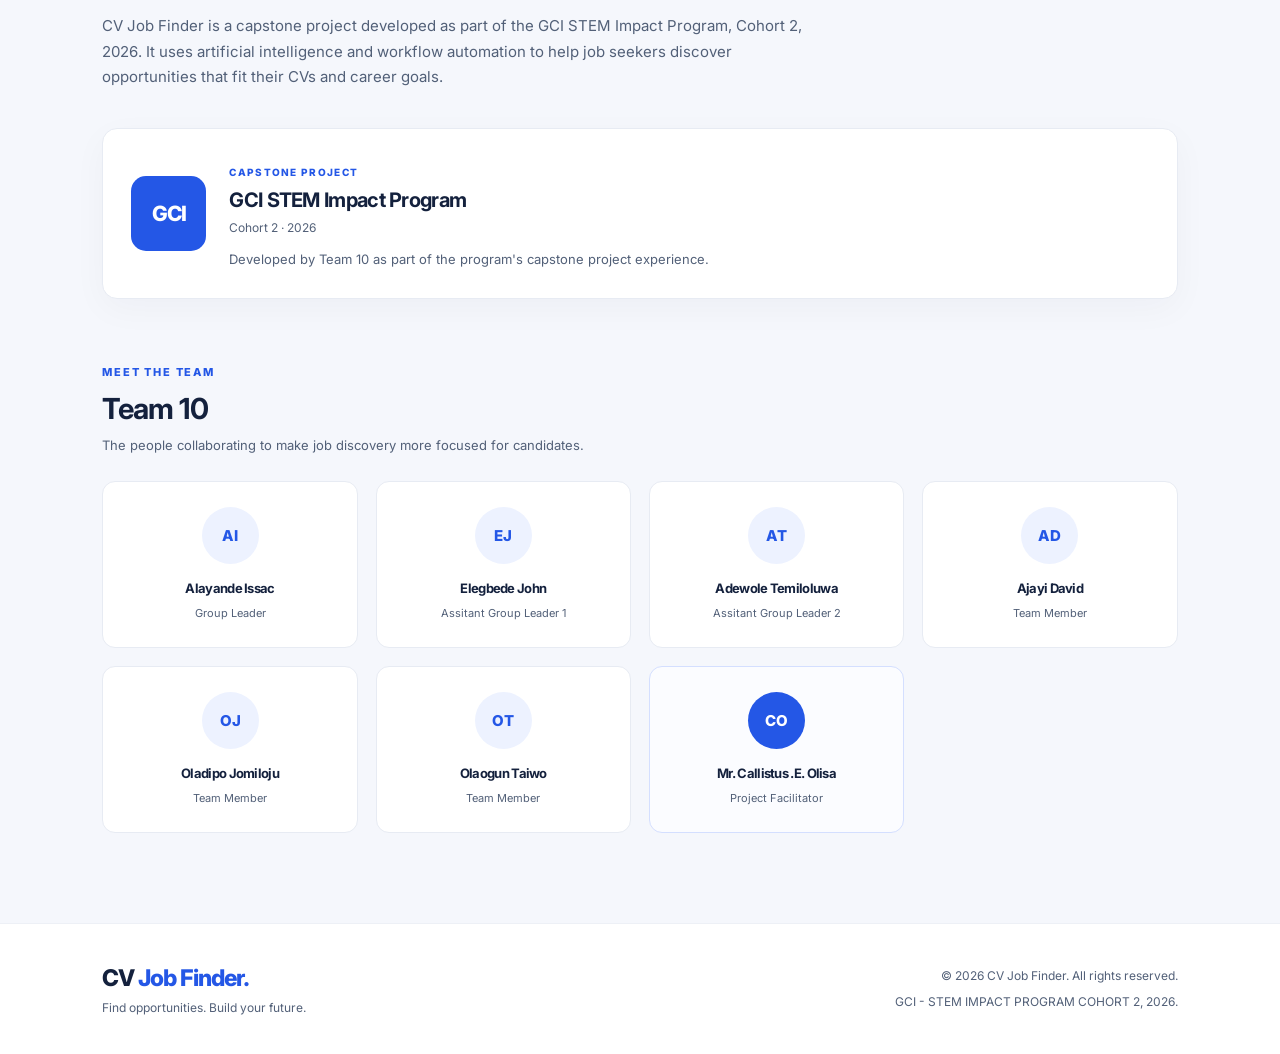
==== commit ddd5aaa7: "Update team member avatars and names in about.html" ====
--- a/about.html
+++ b/about.html
@@ -378,44 +378,44 @@
             <!-- Replace the sample names before publishing -->
             <div class="team-grid">
                 <article class="team-card">
-                    <div class="team-avatar" aria-hidden="true">CO</div>
+                    <div class="team-avatar" aria-hidden="true">AI</div>
                     <h4>Alayande Issac</h4>
                     <p>Group Leader</p>
                 </article>
 
                 <article class="team-card">
-                    <div class="team-avatar" aria-hidden="true">AA</div>
+                    <div class="team-avatar" aria-hidden="true">EJ</div>
                     <h4>Elegbede John</h4>
                     <p>Assitant Group Leader 1</p>
                 </article>
 
                 <article class="team-card">
-                    <div class="team-avatar" aria-hidden="true">AE</div>
+                    <div class="team-avatar" aria-hidden="true">AT</div>
                     <h4>Adewole Temiloluwa</h4>
                     <p>Assitant Group Leader 2</p>
                 </article>
 
                 <article class="team-card">
-                    <div class="team-avatar" aria-hidden="true">TA</div>
+                    <div class="team-avatar" aria-hidden="true">AD</div>
                     <h4>Ajayi David</h4>
                     <p>Team Member</p>
                 </article>
 
                 <article class="team-card">
-                    <div class="team-avatar" aria-hidden="true">FI</div>
+                    <div class="team-avatar" aria-hidden="true">OJ</div>
                     <h4>Oladipo Jomiloju</h4>
                     <p>Team Member</p>
                 </article>
 
                 <article class="team-card">
-                    <div class="team-avatar" aria-hidden="true">DN</div>
+                    <div class="team-avatar" aria-hidden="true">OT</div>
                     <h4>Olaogun Taiwo</h4>
                     <p>Team Member</p>
                 </article>
 
                 <article class="team-card facilitator-card">
-                    <div class="team-avatar" aria-hidden="true">PF</div>
-                    <h4>Mr. Callistus Olisa</h4>
+                    <div class="team-avatar" aria-hidden="true">CO</div>
+                    <h4>Mr. Callistus .E. Olisa</h4>
                     <p>Project Facilitator</p>
                 </article>
             </div>
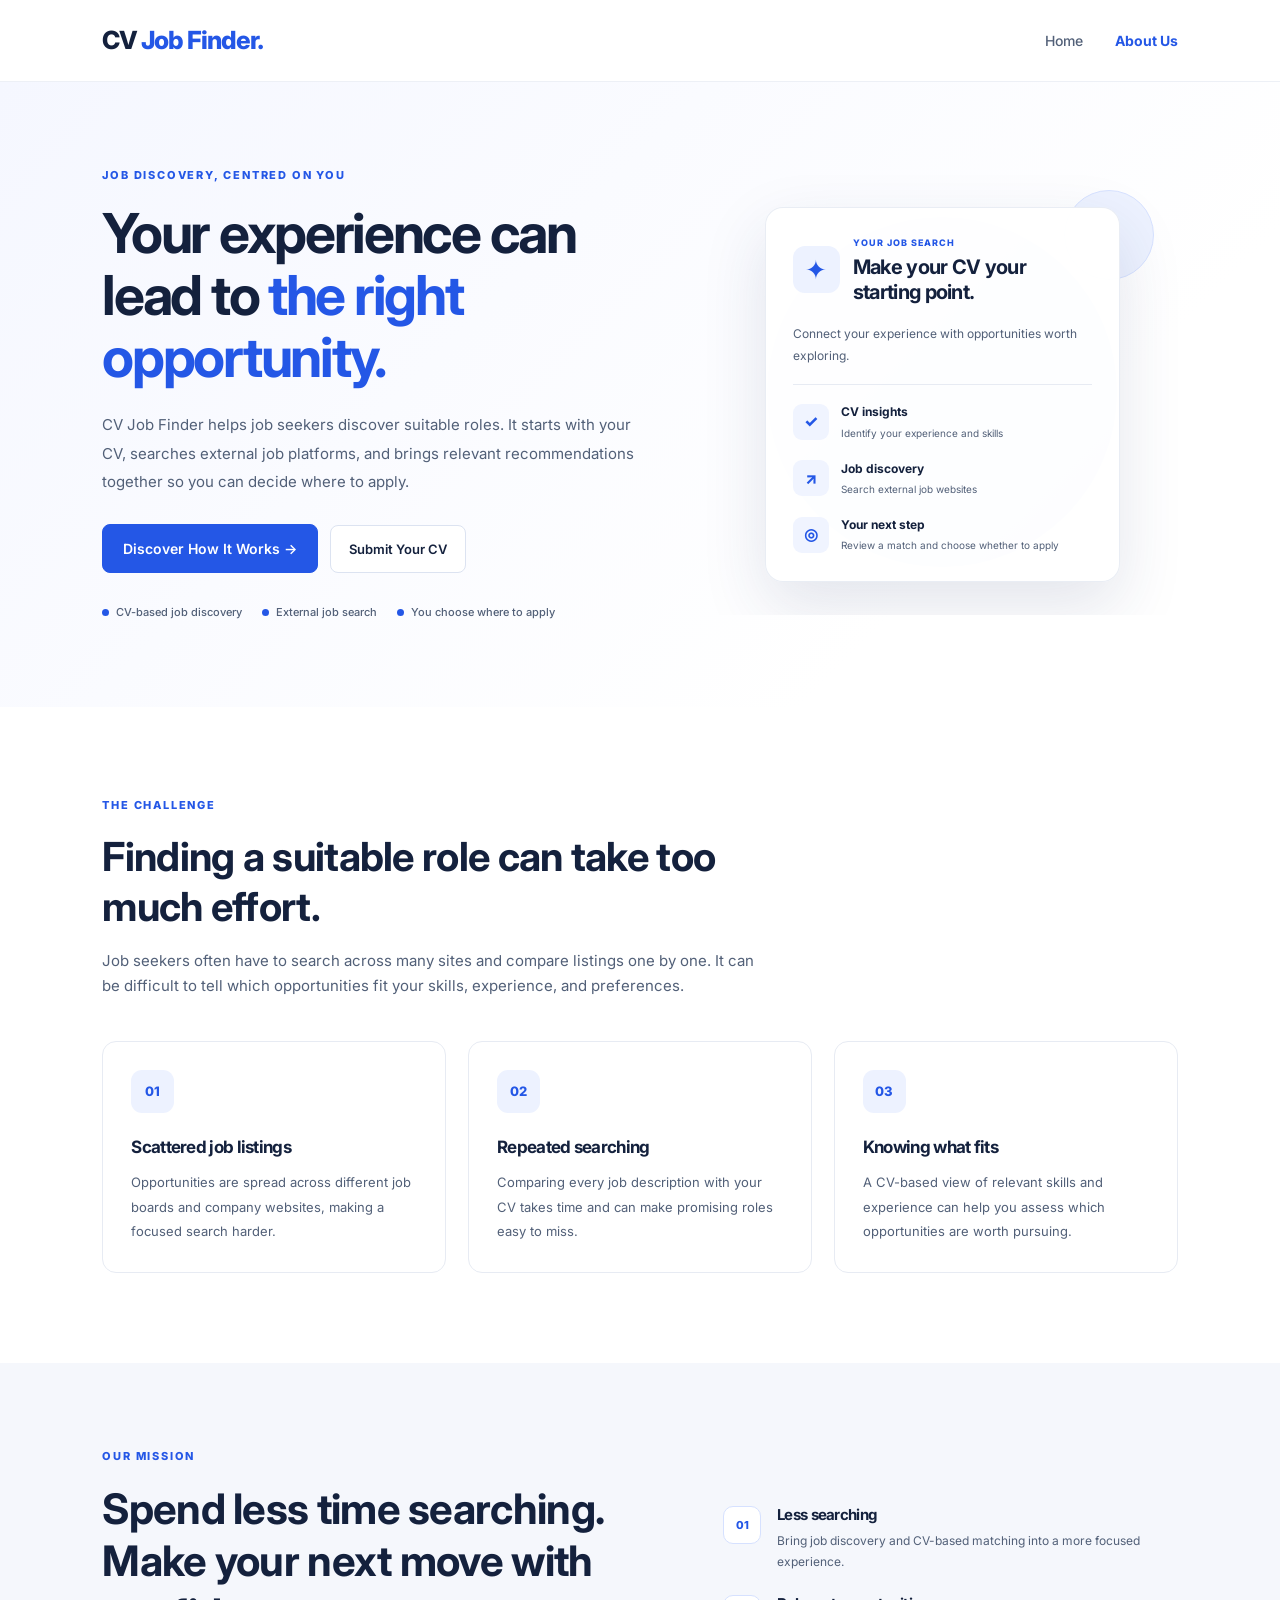
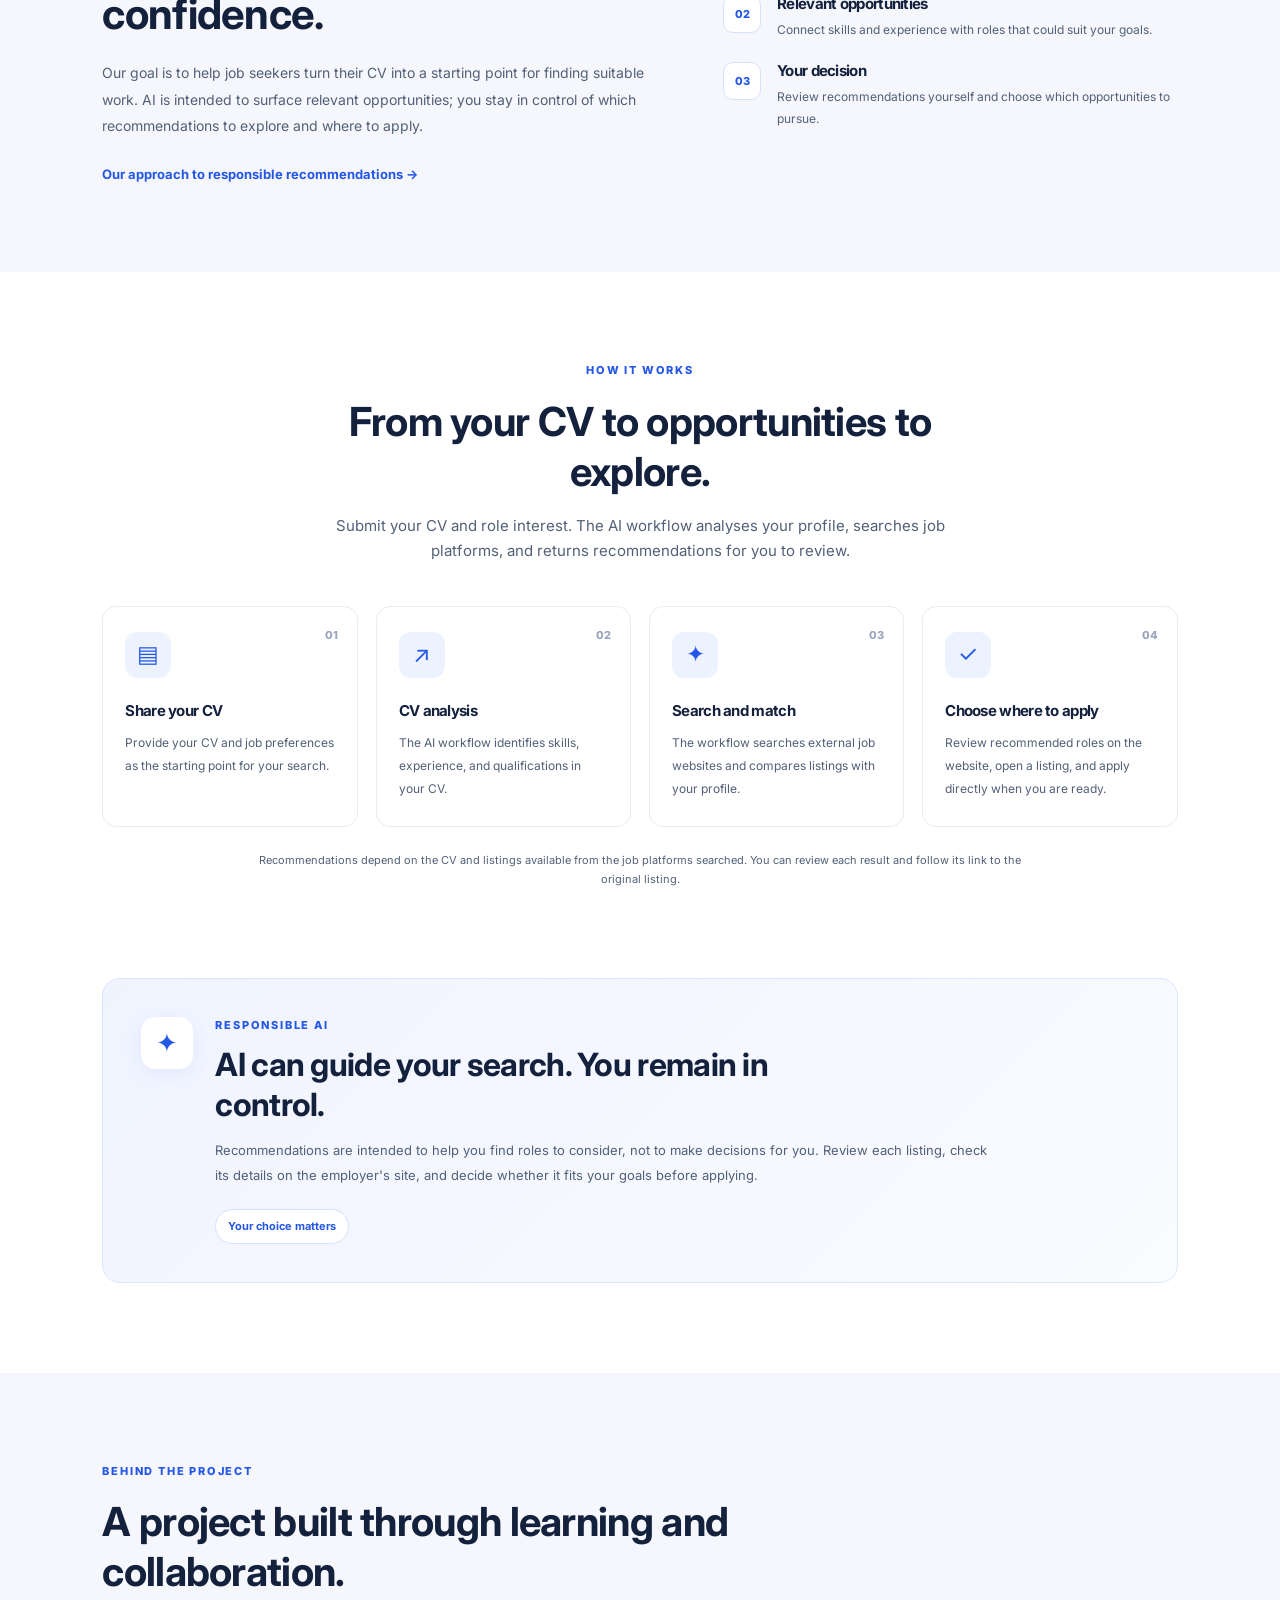
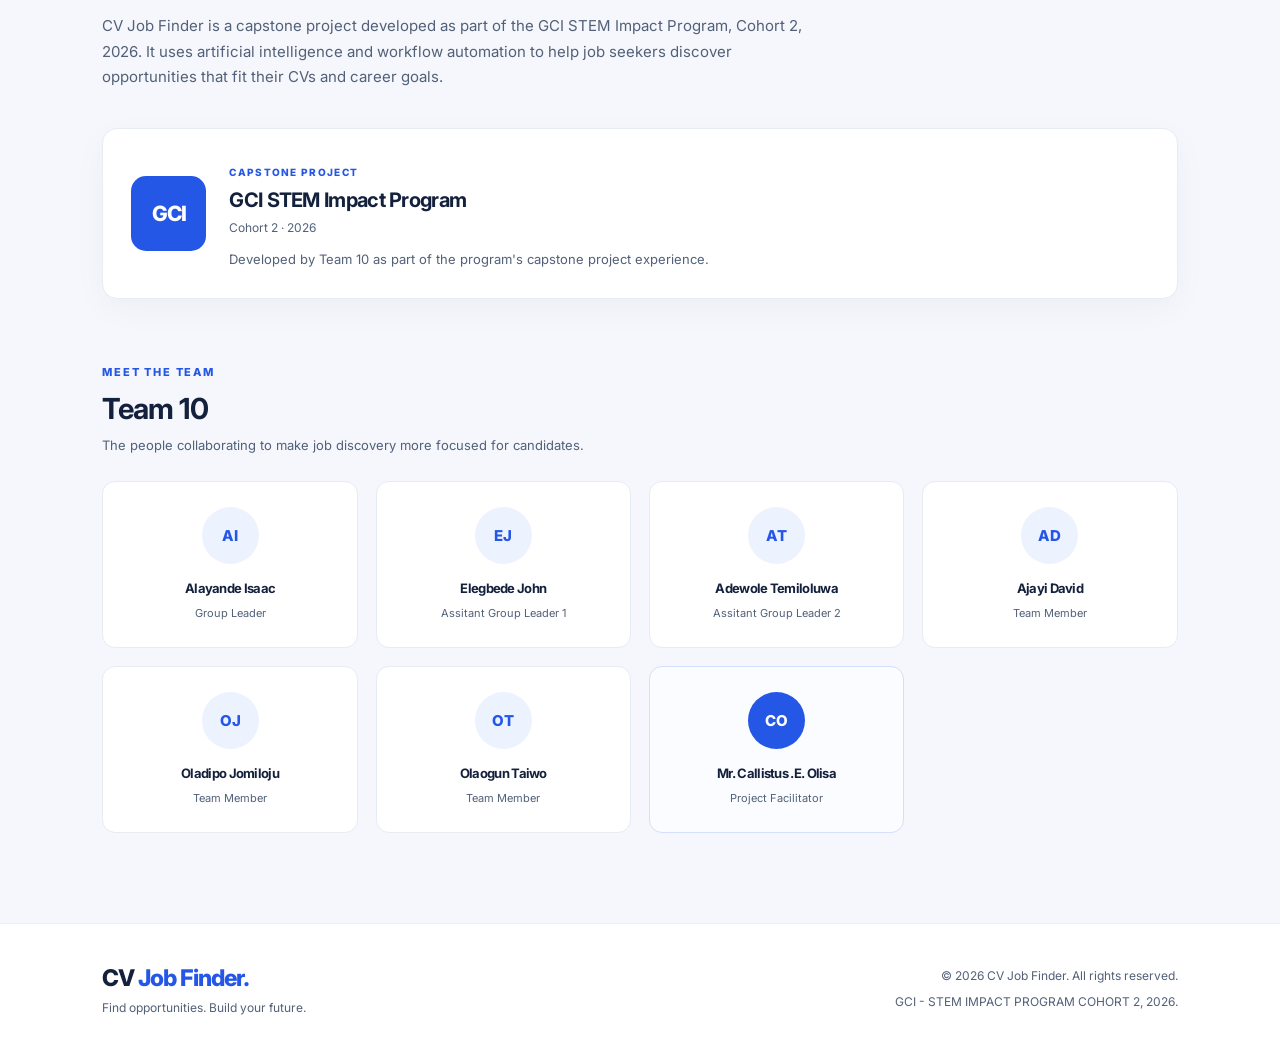
==== commit 33dc4b3a: "Correct team member's name spelling in about.html and update CV analysis message in script.js" ====
--- a/about.html
+++ b/about.html
@@ -379,7 +379,7 @@
             <div class="team-grid">
                 <article class="team-card">
                     <div class="team-avatar" aria-hidden="true">AI</div>
-                    <h4>Alayande Issac</h4>
+                    <h4>Alayande Isaac</h4>
                     <p>Group Leader</p>
                 </article>
 
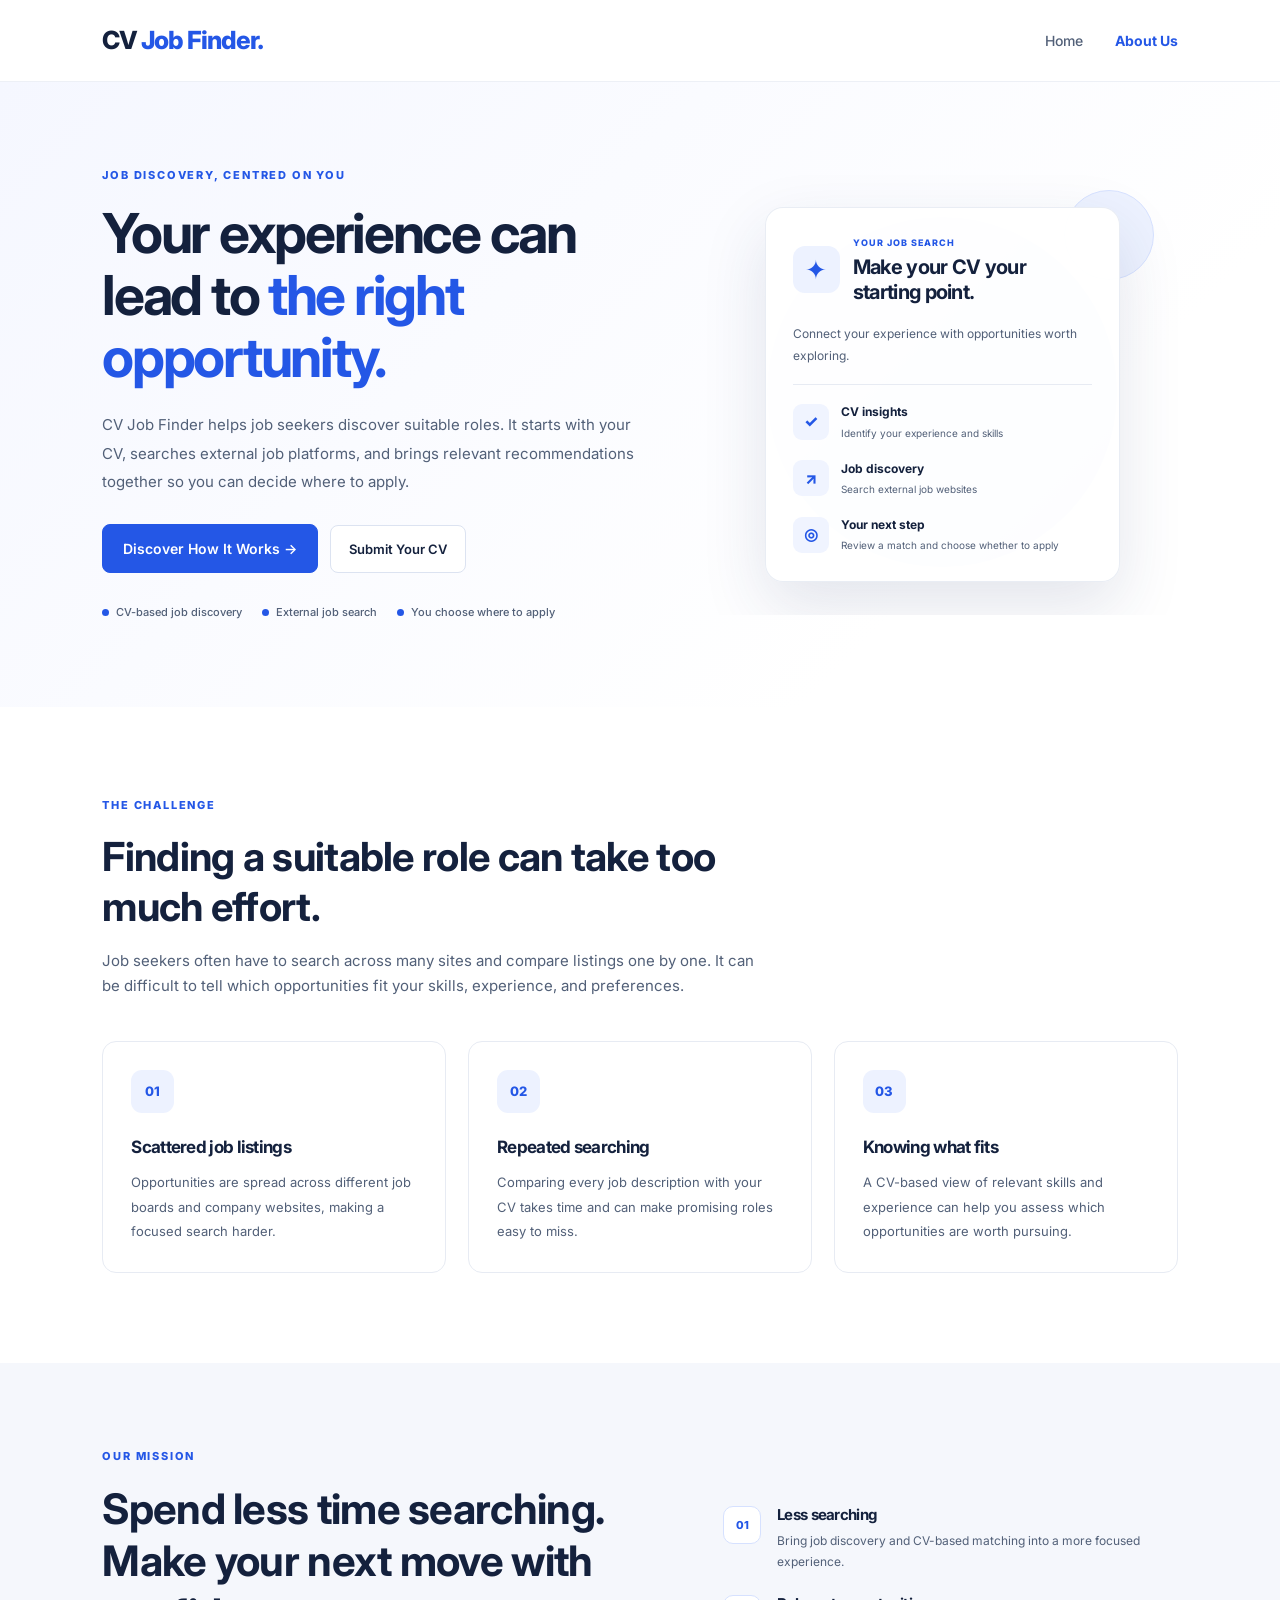
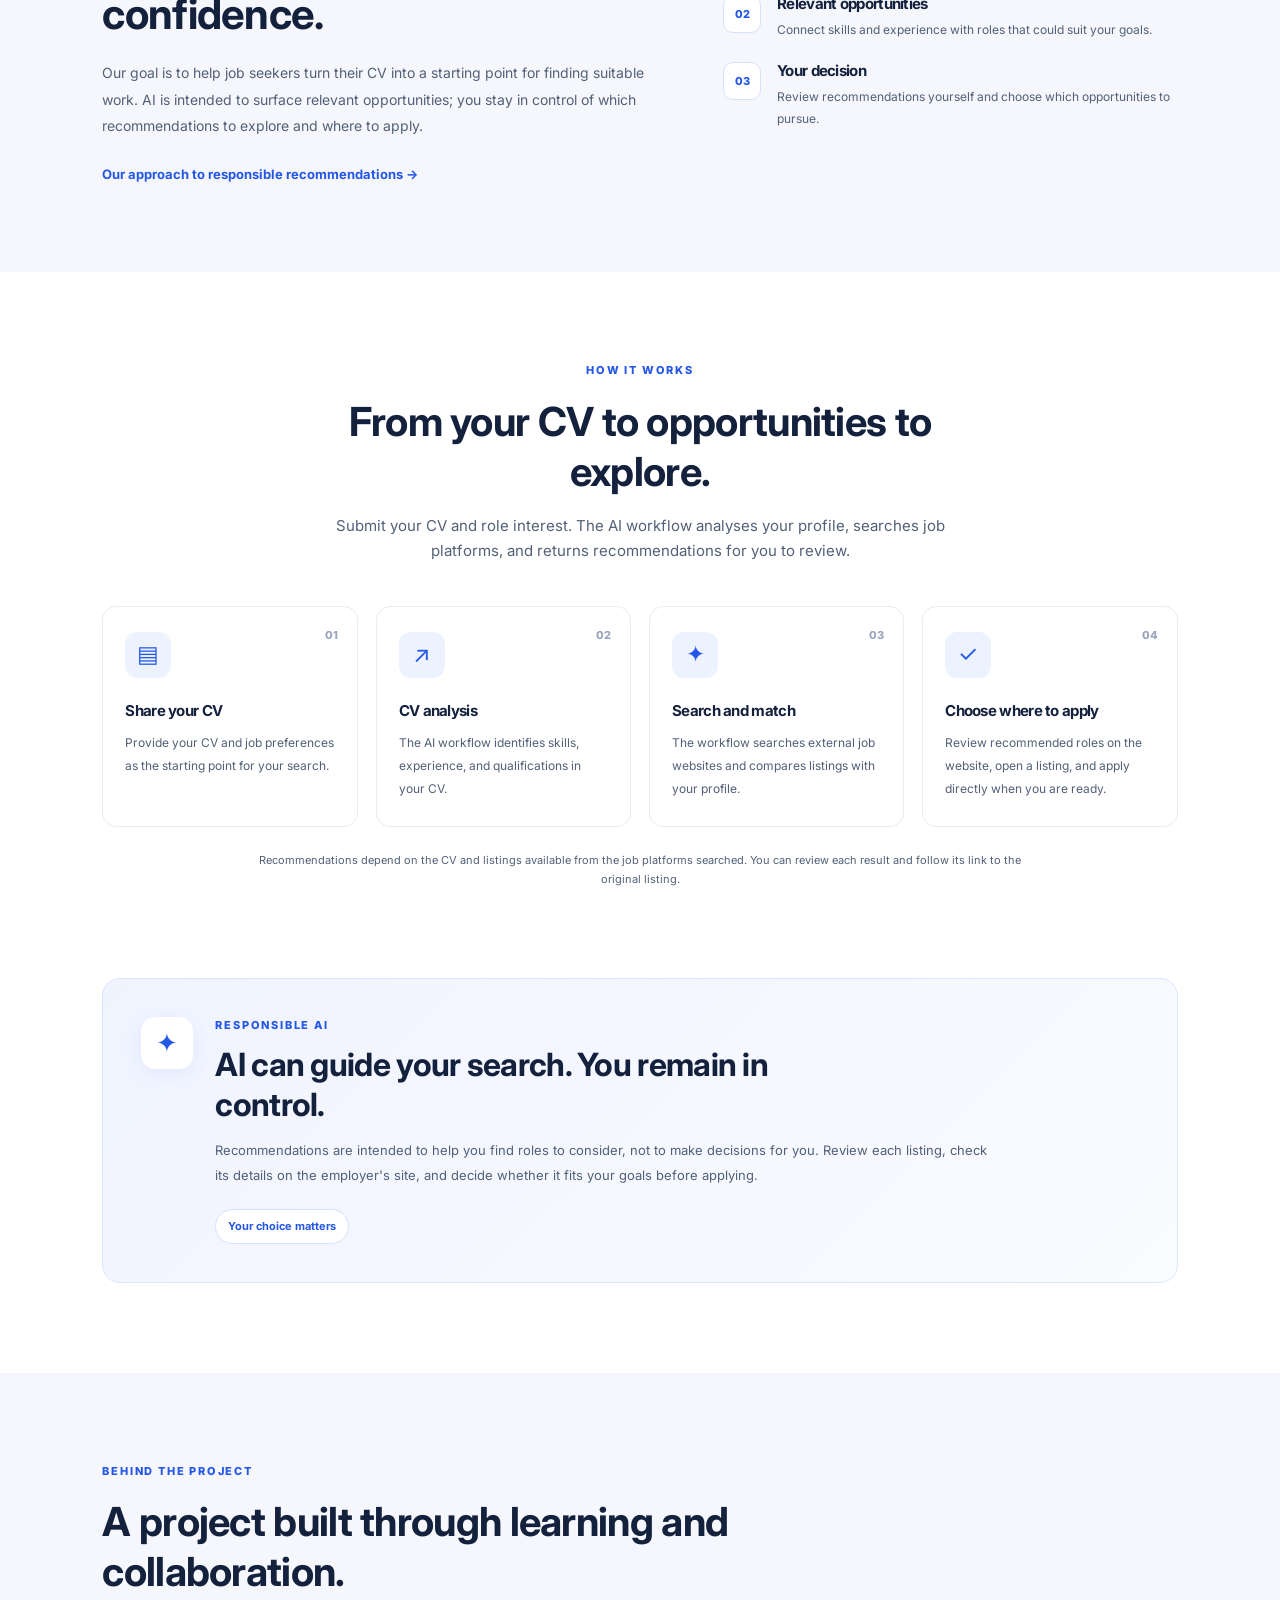
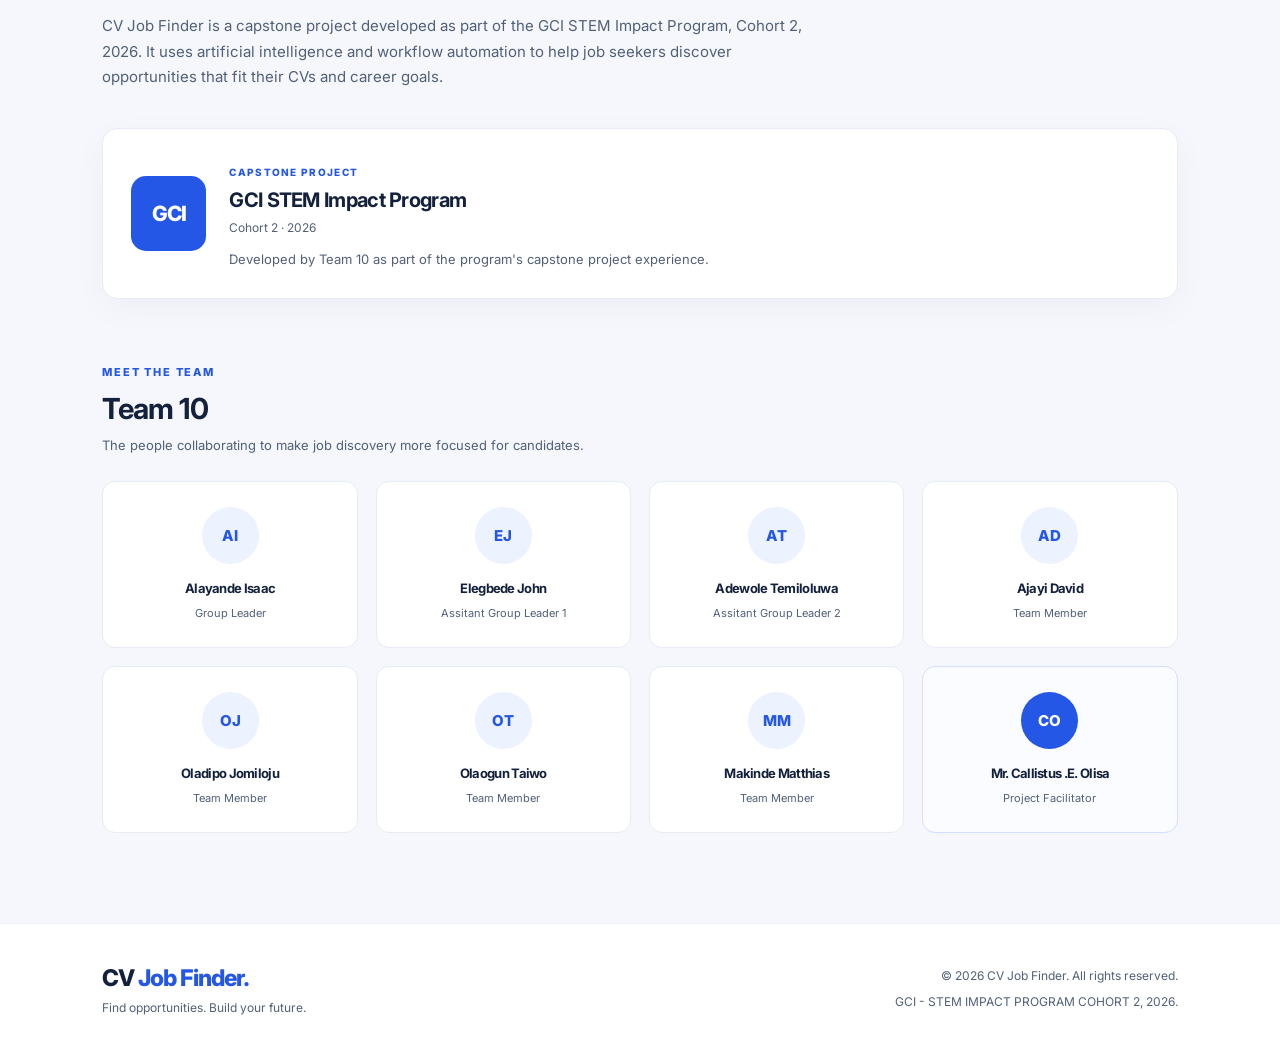
==== commit 1aa1b4c0: "Add team member Makinde Matthias to the about page" ====
--- a/about.html
+++ b/about.html
@@ -413,6 +413,12 @@
                     <p>Team Member</p>
                 </article>
 
+                <article class="team-card">
+                    <div class="team-avatar" aria-hidden="true">MM</div>
+                    <h4>Makinde Matthias</h4>
+                    <p>Team Member</p>
+                </article>
+
                 <article class="team-card facilitator-card">
                     <div class="team-avatar" aria-hidden="true">CO</div>
                     <h4>Mr. Callistus .E. Olisa</h4>
